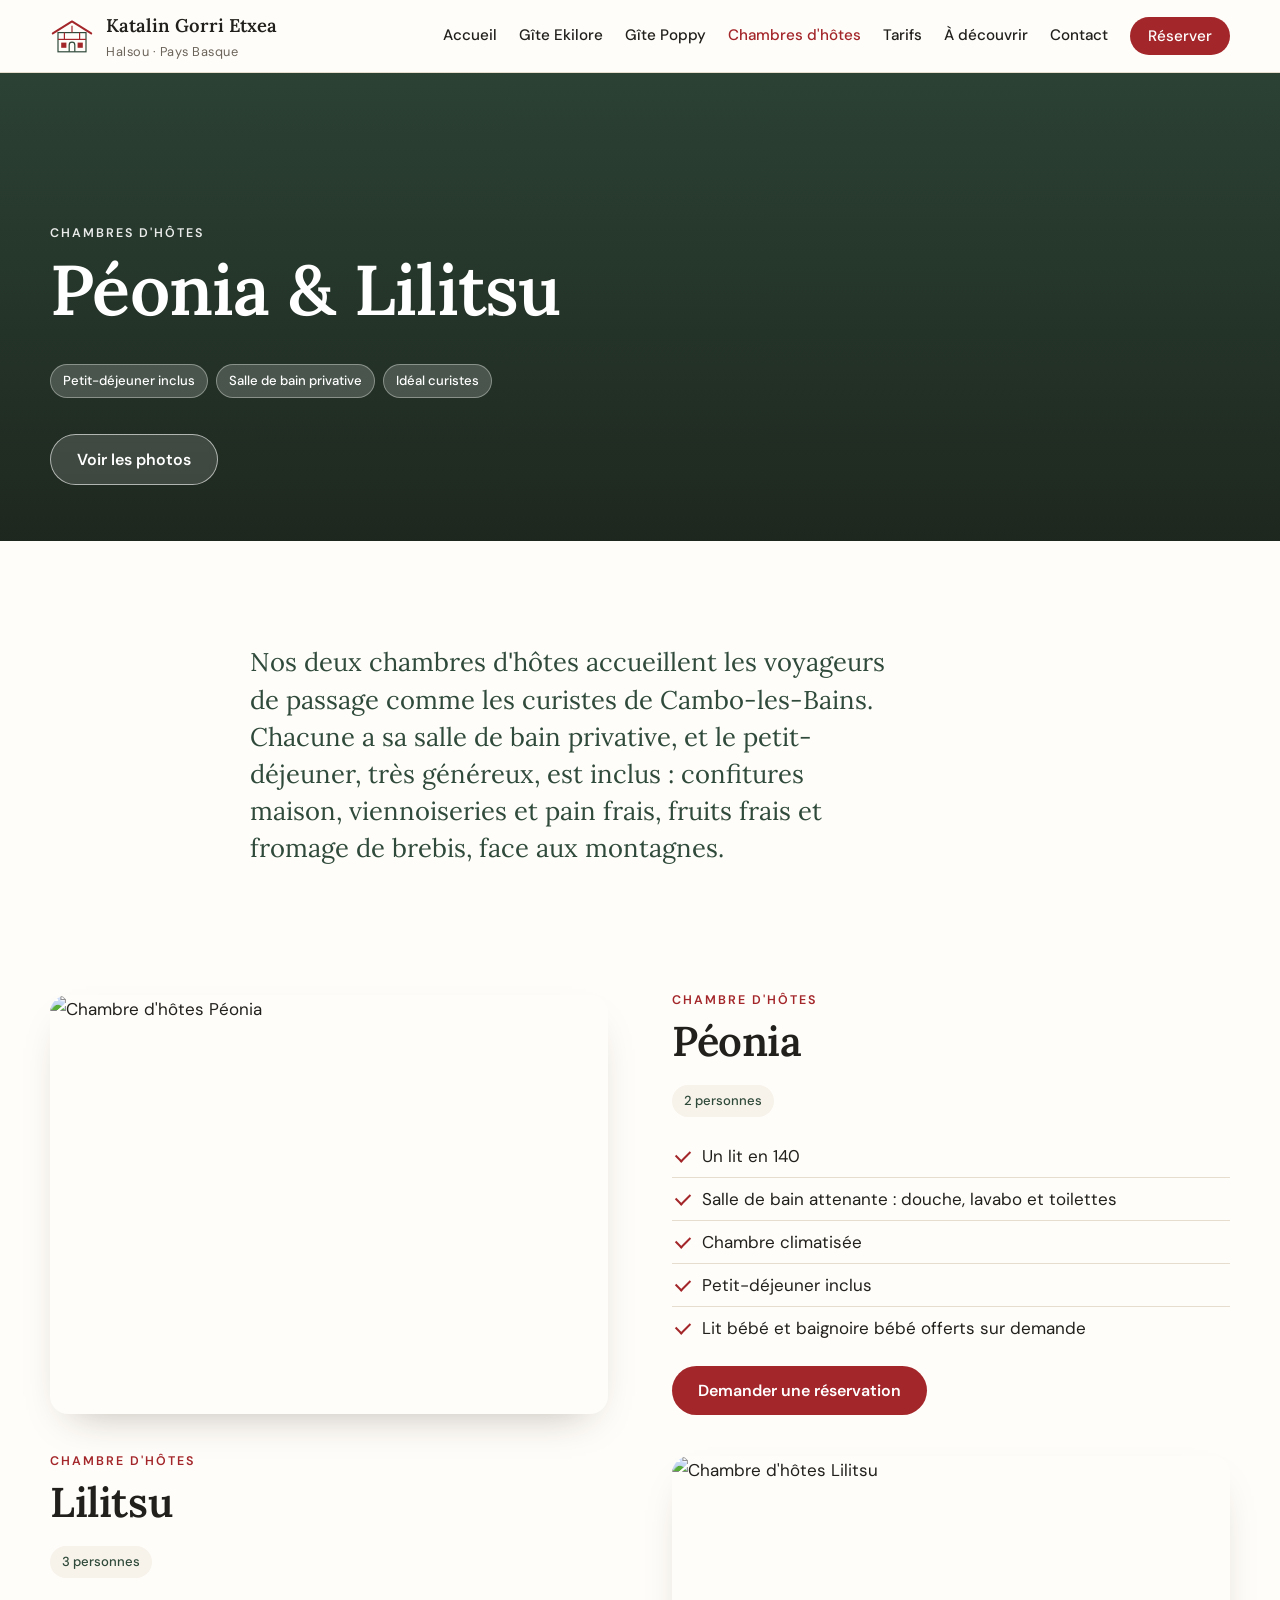
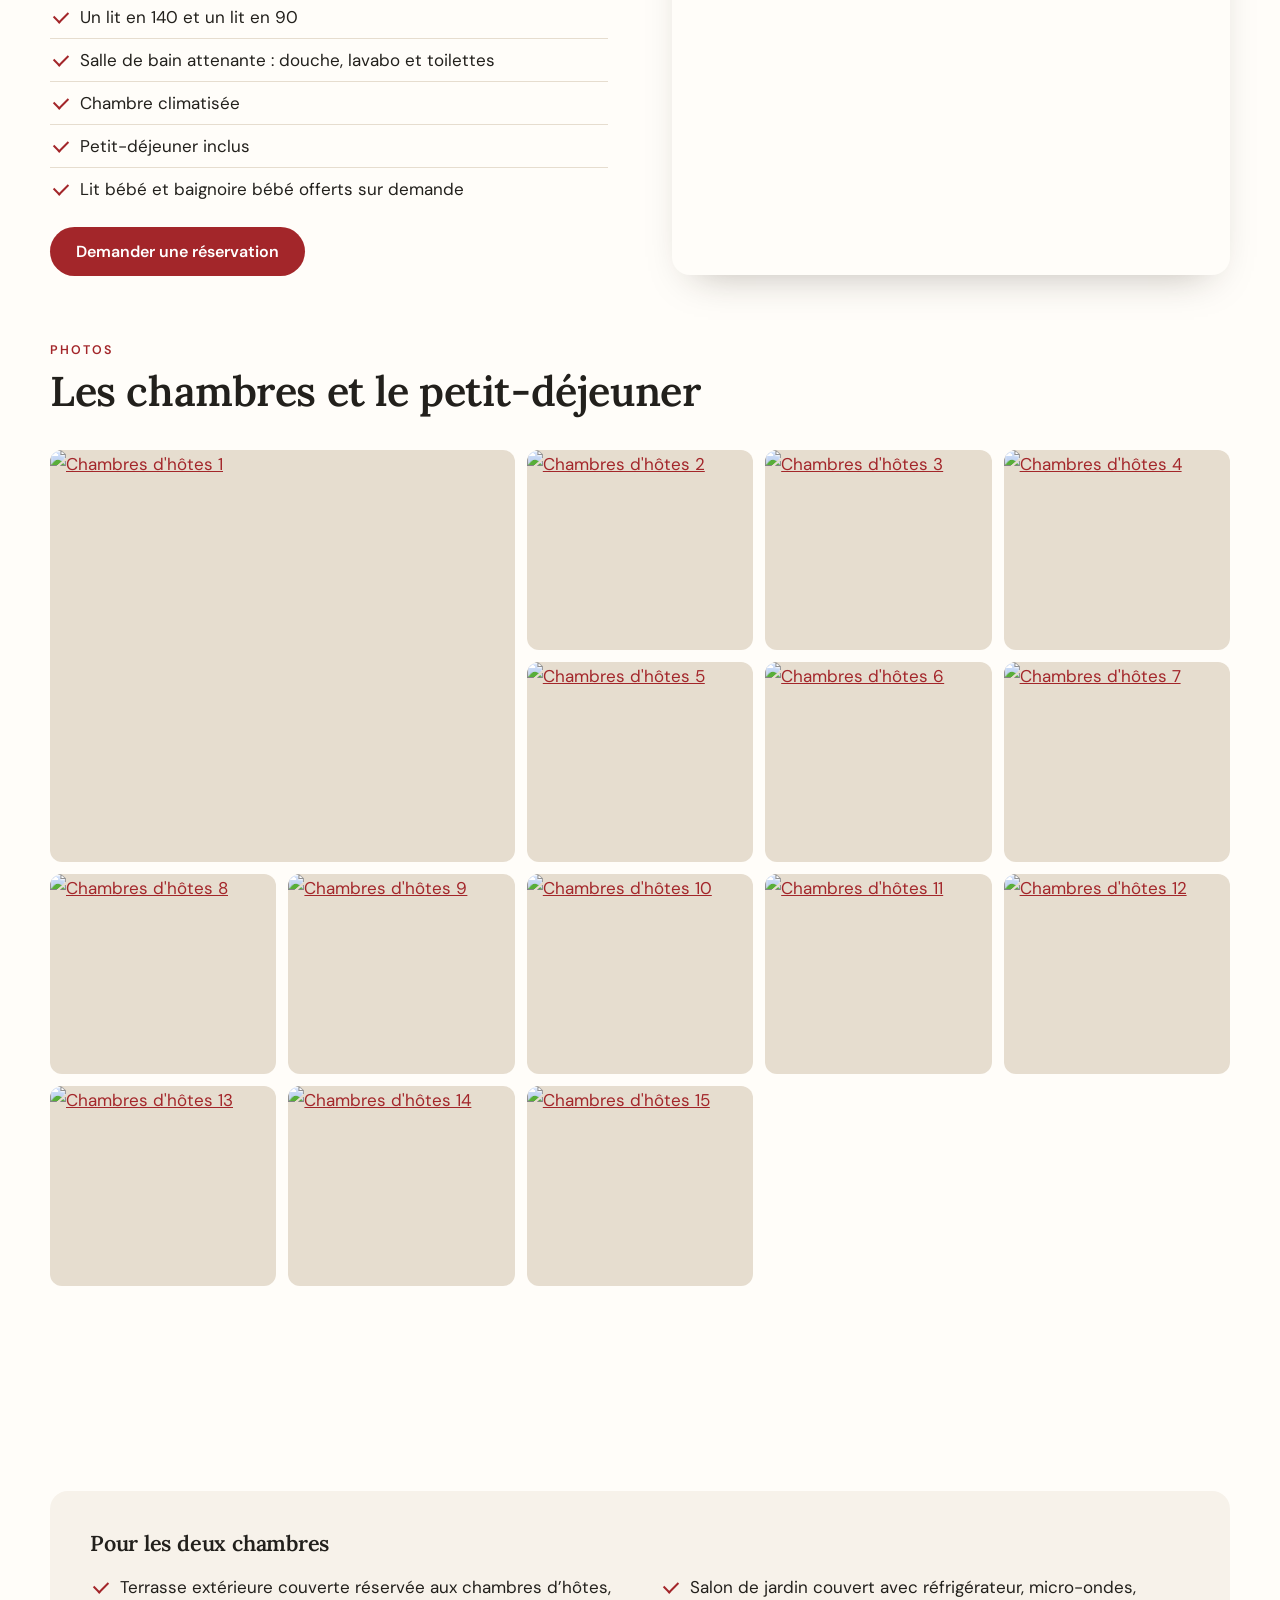
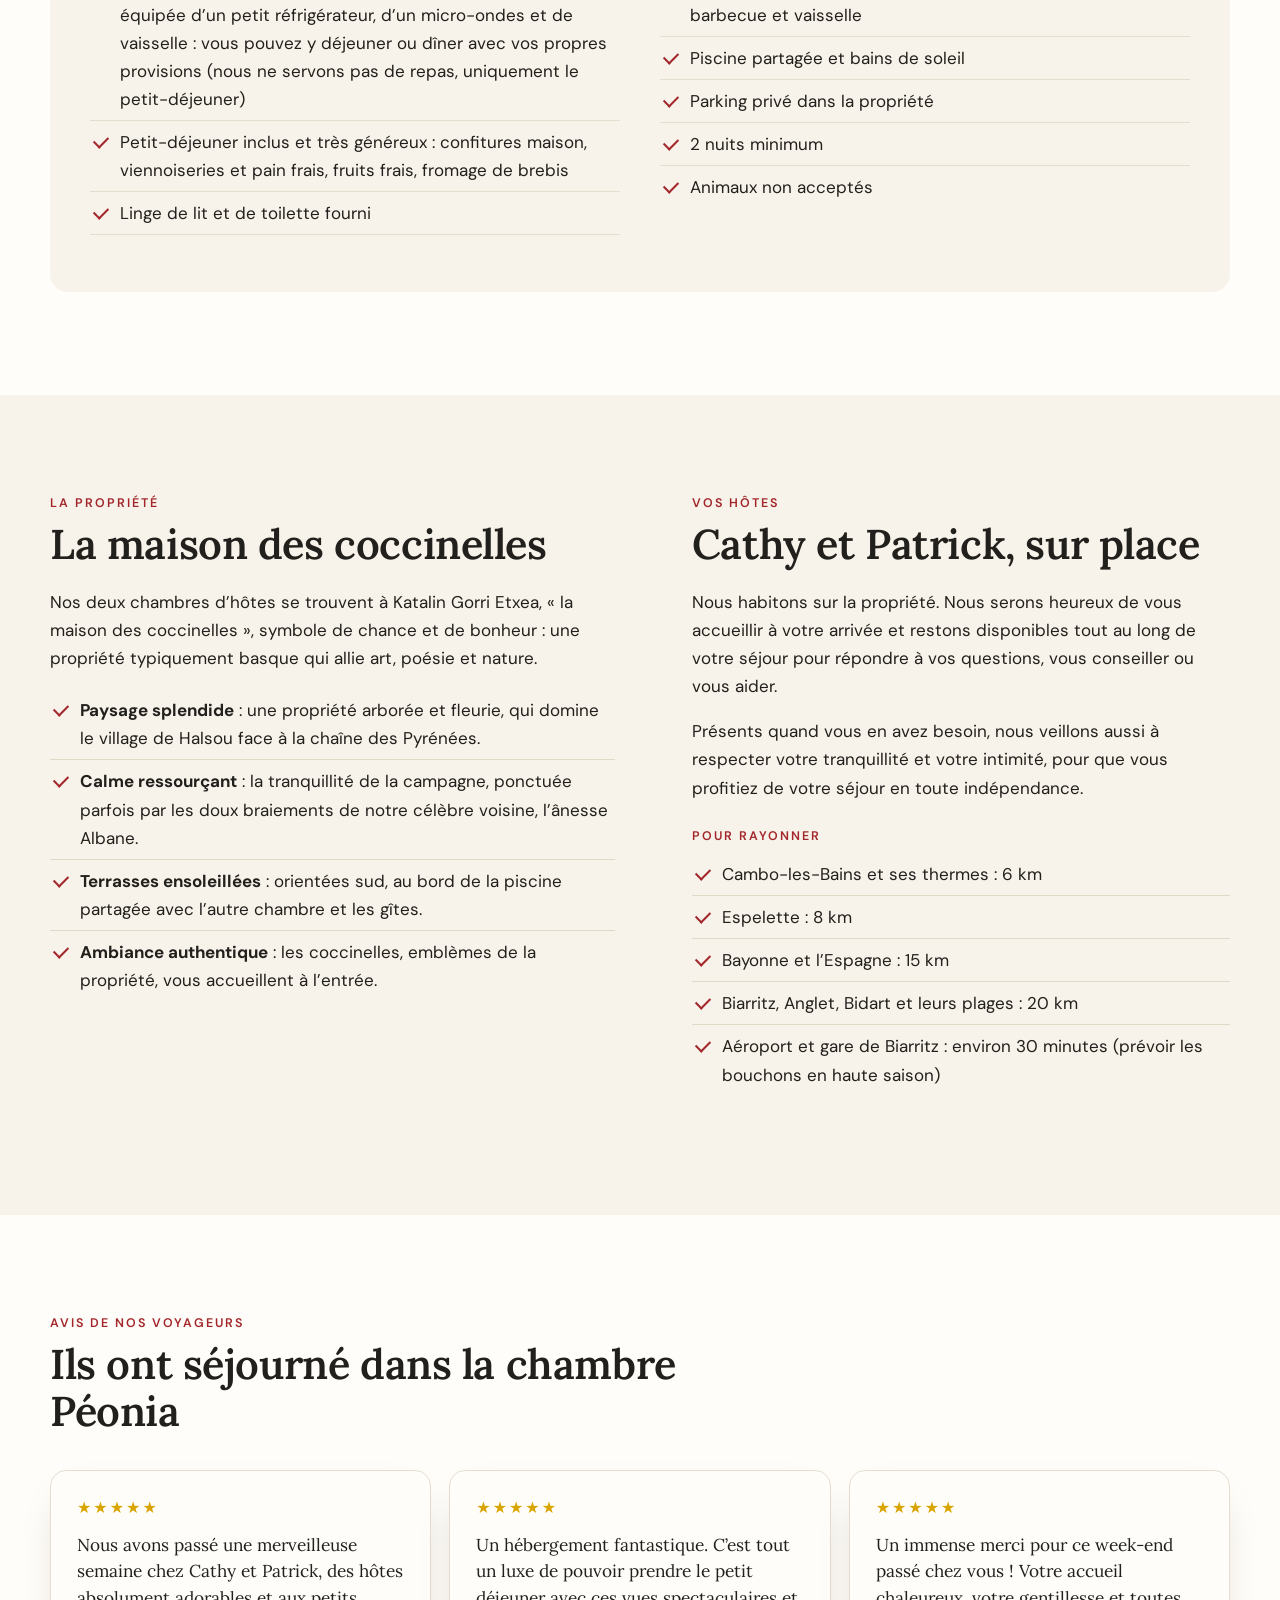
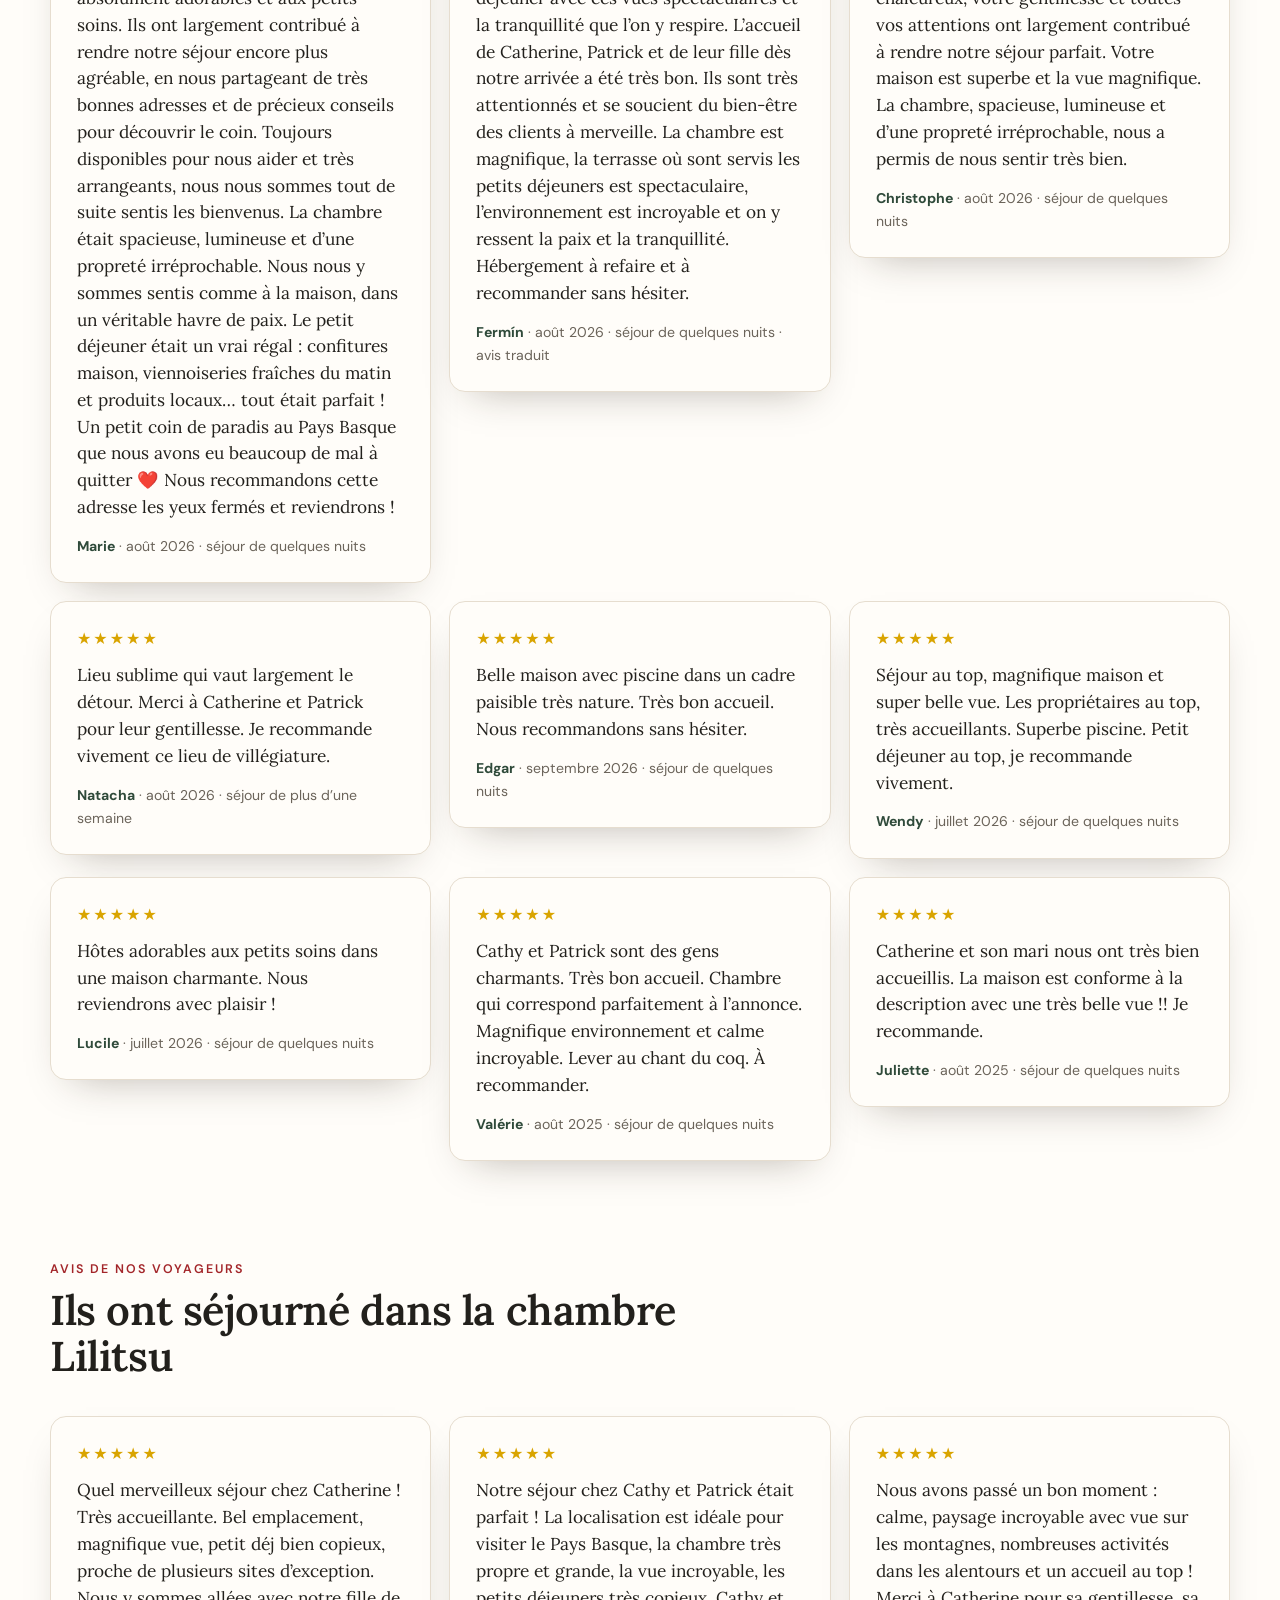
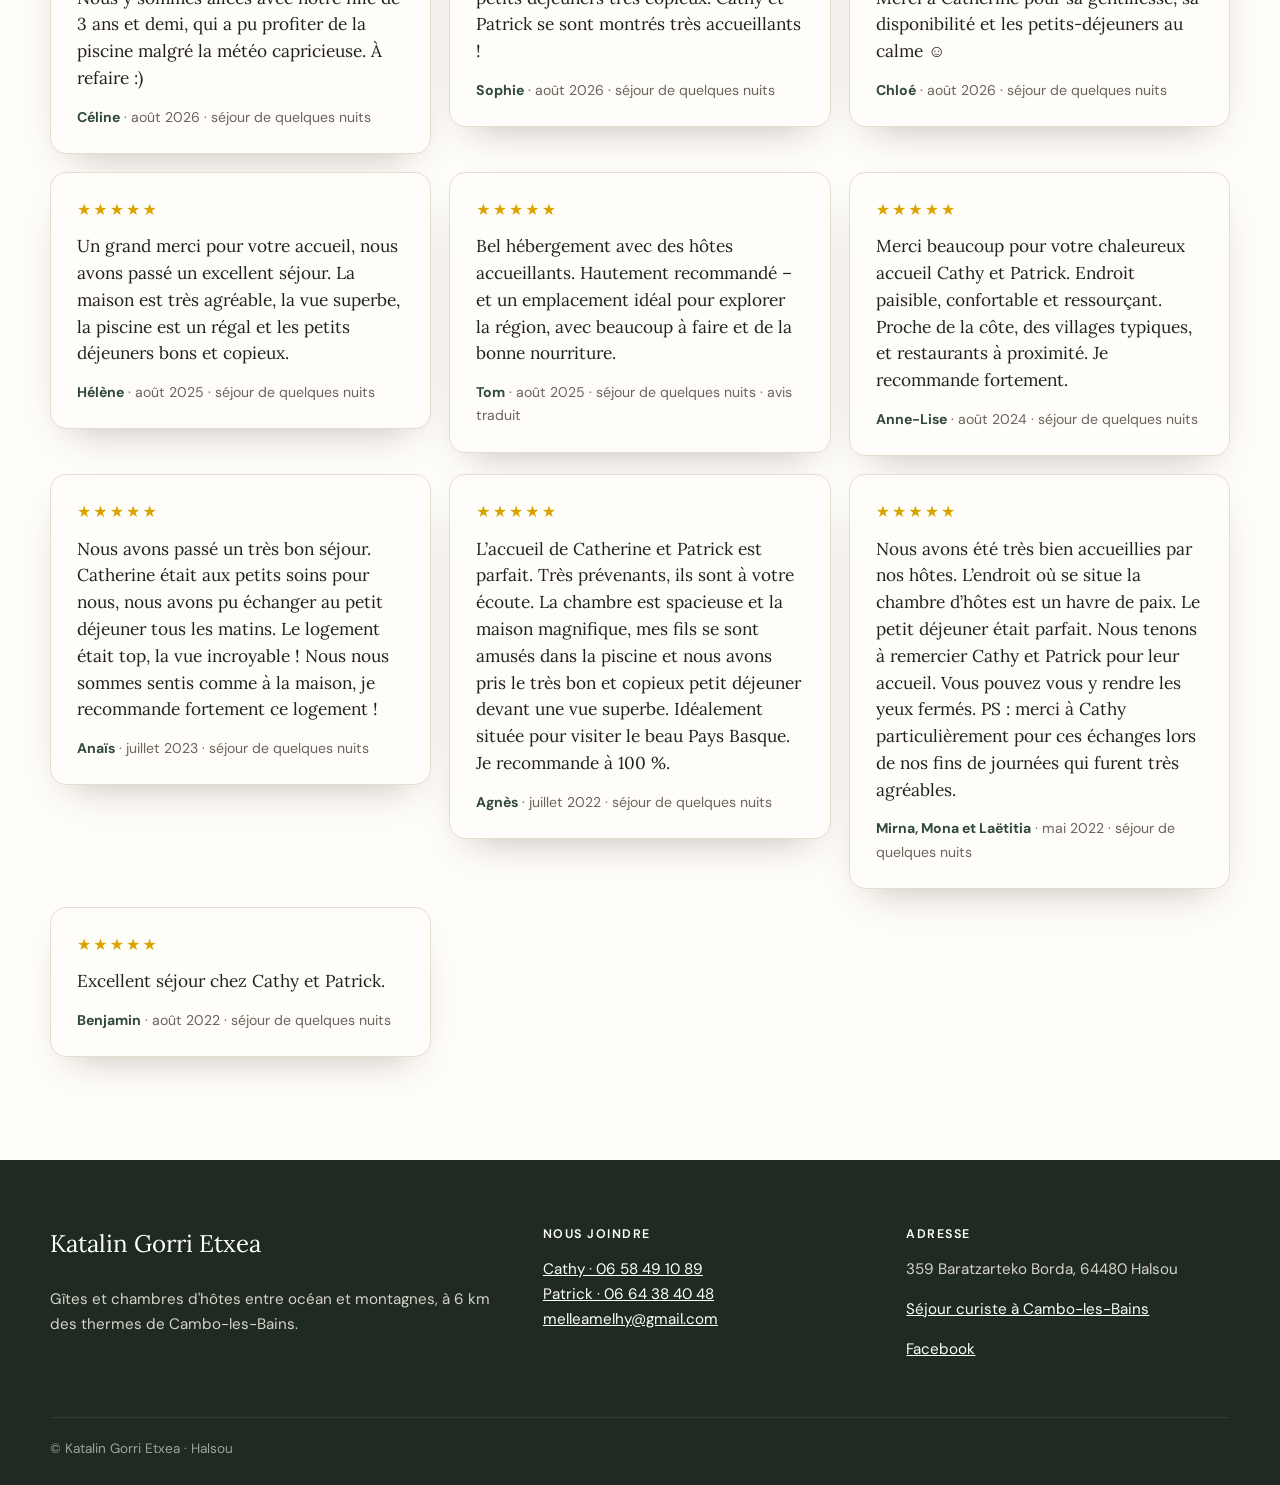
==== chambres-d-hotes.html @ 76c826cd "Précision : pas de repas servis ; retrait des photos de la terrasse couverte sur l'accueil Co-Author" ====
<!doctype html>
<html lang="fr">
<head>
<meta charset="utf-8">
<meta name="viewport" content="width=device-width, initial-scale=1">
<title>Chambres d'hôtes près de Cambo-les-Bains, petit-déjeuner inclus – Halsou</title>
<meta name="description" content="Chambres d'hôtes Péonia (2 pers.) et Lilitsu (3 pers.) à Halsou : salle de bain privative, petit-déjeuner inclus, piscine partagée. À 6 km des thermes de Cambo-les-Bains.">
<meta property="og:title" content="Chambres d'hôtes près de Cambo-les-Bains, petit-déjeuner inclus – Halsou">
<meta property="og:description" content="Chambres d'hôtes Péonia (2 pers.) et Lilitsu (3 pers.) à Halsou : salle de bain privative, petit-déjeuner inclus, piscine partagée. À 6 km des thermes de Cambo-les-Bains.">
<meta property="og:image" content="https://static.wixstatic.com/media/296fe6_9f3aa9b7a44b468bb11a74c111266442.jpg/v1/fill/w_1200,h_630,al_c,q_85,enc_auto/296fe6_9f3aa9b7a44b468bb11a74c111266442.jpg">
<link rel="preconnect" href="https://fonts.googleapis.com">
<link rel="preconnect" href="https://fonts.gstatic.com" crossorigin>
<link href="https://fonts.googleapis.com/css2?family=Lora:wght@400;600&family=DM+Sans:wght@400;500;600&display=swap" rel="stylesheet">
<link rel="stylesheet" href="assets/style.css">
<link rel="icon" href="assets/favicon.svg" type="image/svg+xml">
<link rel="canonical" href="https://katalingorrietxea.com/chambres-d-hotes.html">
<meta property="og:url" content="https://katalingorrietxea.com/chambres-d-hotes.html">
<meta property="og:type" content="website">
<meta property="og:locale" content="fr_FR">
<meta property="og:site_name" content="Katalin Gorri Etxea">
<meta name="robots" content="index, follow">
<meta name="geo.region" content="FR-64">
<meta name="geo.placename" content="Halsou">
<script type="application/ld+json">{"@context":"https://schema.org","@graph":[{"@type":"BedAndBreakfast","name":"Chambres d'hôtes Péonia et Lilitsu – Katalin Gorri Etxea","url":"https://katalingorrietxea.com/chambres-d-hotes.html","description":"Deux chambres d'hôtes avec salle de bain privative, petit-déjeuner inclus et piscine partagée, à 6 km des thermes de Cambo-les-Bains.","address":{"@type":"PostalAddress","streetAddress":"359 Baratzarteko Borda","postalCode":"64480","addressLocality":"Halsou","addressRegion":"Pyrénées-Atlantiques","addressCountry":"FR"},"telephone":"+33658491089","priceRange":"96 € – 120 € par nuit, petit-déjeuner inclus","parentOrganization":{"@id":"https://katalingorrietxea.com/#etablissement"}}]}</script>
<script id="wix-site-script" src="https://manage.wix.com/_api/headless-business-setup/v1/headless-business/site-script.js" data-client-id="5a7dc7fc-a27f-476a-bffc-e3074662a03a" async></script></head>
<body>
<header class="site-header">
  <div class="wrap header-inner">
    <a class="brand" href="index.html"><img class="brand-mark" src="assets/logo-maison.svg" alt="" width="44" height="38"><span><strong>Katalin Gorri Etxea</strong><small>Halsou · Pays Basque</small></span></a>
    <button class="menu-toggle" aria-expanded="false" aria-controls="nav">Menu</button>
    <nav id="nav" class="nav"><a href="index.html">Accueil</a><a href="ekilore.html">Gîte Ekilore</a><a href="poppy.html">Gîte Poppy</a><a href="chambres-d-hotes.html" aria-current=page>Chambres d&#x27;hôtes</a><a href="tarifs.html">Tarifs</a><a href="visiter.html">À découvrir</a><a href="contact.html">Contact</a><a class="btn btn-small" href="contact.html#reserver">Réserver</a></nav>
  </div>
</header>
<main>

<section class="page-hero" style="--hero:url('https://static.wixstatic.com/media/296fe6_d08eeb1cfd4844b686d5902718ff4d9b~mv2.jpg/v1/fill/w_2000,h_1000,al_c,q_88,enc_auto/petit-dejeuner.jpg')">
  <div class="wrap"><p class="eyebrow light">Chambres d'hôtes</p><h1>Péonia & Lilitsu</h1><ul class="chips light"><li>Petit-déjeuner inclus</li><li>Salle de bain privative</li><li>Idéal curistes</li></ul><a class="btn btn-ghost hero-photos" href="#photos">Voir les photos</a></div>
</section>
<section class="section wrap narrow"><p class="lead dark">Nos deux chambres d&#x27;hôtes accueillent les voyageurs de passage comme les curistes de Cambo-les-Bains. Chacune a sa salle de bain privative, et le petit-déjeuner, très généreux, est inclus : confitures maison, viennoiseries et pain frais, fruits frais et fromage de brebis, face aux montagnes.</p></section>
<section class="wrap rooms">
<article class="room">
  <img src="https://static.wixstatic.com/media/296fe6_31fca8ec7de94b82bc424af1eae79cbd~mv2.jpg/v1/fill/w_900,h_680,al_c,q_85,enc_auto/peonia.jpg" alt="Chambre d'hôtes Péonia" loading="lazy">
  <div><p class="eyebrow">Chambre d'hôtes</p><h2>Péonia</h2><ul class="chips"><li>2 personnes</li></ul>
  <ul class="ticks"><li>Un lit en 140</li><li>Salle de bain attenante : douche, lavabo et toilettes</li><li>Chambre climatisée</li><li>Petit-déjeuner inclus</li><li>Lit bébé et baignoire bébé offerts sur demande</li></ul>
  <a class="btn" href="contact.html?logement=Péonia#reserver">Demander une réservation</a></div>
</article>
<article class="room">
  <img src="https://static.wixstatic.com/media/296fe6_d808bafa84c94e05a4ba585ddfa03d93~mv2.jpg/v1/fill/w_900,h_680,al_c,q_85,enc_auto/lilitsu.jpg" alt="Chambre d'hôtes Lilitsu" loading="lazy">
  <div><p class="eyebrow">Chambre d'hôtes</p><h2>Lilitsu</h2><ul class="chips"><li>3 personnes</li></ul>
  <ul class="ticks"><li>Un lit en 140 et un lit en 90</li><li>Salle de bain attenante : douche, lavabo et toilettes</li><li>Chambre climatisée</li><li>Petit-déjeuner inclus</li><li>Lit bébé et baignoire bébé offerts sur demande</li></ul>
  <a class="btn" href="contact.html?logement=Lilitsu#reserver">Demander une réservation</a></div>
</article></section>
<section class="section photos" id="photos"><div class="wrap"><div class="section-head"><p class="eyebrow">Photos</p><h2>Les chambres et le petit-déjeuner</h2></div><div class="gallery" data-alt="Chambres d&#x27;hôtes" data-ids="296fe6_31fca8ec7de94b82bc424af1eae79cbd~mv2.jpg 296fe6_2f2c7a5b75ae4dc39fa2fdfad2d1bcf2~mv2.jpg 296fe6_31991f84b97143aca9d683fa944cac5a~mv2.jpg 296fe6_d808bafa84c94e05a4ba585ddfa03d93~mv2.jpg 296fe6_ab824d1d55e44120838edfc39fc7b46c~mv2.jpg 296fe6_dbc886222216402f80ed0f49a3878461~mv2.jpg 296fe6_d3b67607876947008a32f7807c561abc~mv2.jpg 296fe6_819165eb84ec498797e88c5e442ba29a~mv2.jpg 296fe6_635fcf2f59254a58ab42316f6c4145c0~mv2.png 296fe6_2d7ceae2161944f48181bd4d35db1735~mv2.png 296fe6_ab5330d2def54c0c9962b72040e90fbb~mv2.jpg 296fe6_d08eeb1cfd4844b686d5902718ff4d9b~mv2.jpg 296fe6_5f0c5e88ebf94fd3852116223c93fb46~mv2.jpg 9f3aa9b7a44b468bb11a74c111266442.jpg fe51626fd1994de0acdd5ce600449810.jpg"></div></div></section>
<section class="section wrap"><div class="panel"><h3>Pour les deux chambres</h3><ul class="ticks cols"><li>Terrasse extérieure couverte réservée aux chambres d’hôtes, équipée d’un petit réfrigérateur, d’un micro-ondes et de vaisselle : vous pouvez y déjeuner ou dîner avec vos propres provisions (nous ne servons pas de repas, uniquement le petit-déjeuner)</li><li>Petit-déjeuner inclus et très généreux : confitures maison, viennoiseries et pain frais, fruits frais, fromage de brebis</li><li>Linge de lit et de toilette fourni</li><li>Salon de jardin couvert avec réfrigérateur, micro-ondes, barbecue et vaisselle</li><li>Piscine partagée et bains de soleil</li><li>Parking privé dans la propriété</li><li>2 nuits minimum</li><li>Animaux non acceptés</li></ul></div></section>

<section class="section tint">
  <div class="wrap split top">
    <div>
      <p class="eyebrow">La propriété</p>
      <h2>La maison des coccinelles</h2>
      <p>Nos deux chambres d’hôtes se trouvent à Katalin Gorri Etxea, « la maison des coccinelles », symbole de chance et de bonheur : une propriété typiquement basque qui allie art, poésie et nature.</p>
      <ul class="ticks">
        <li><strong>Paysage splendide</strong> : une propriété arborée et fleurie, qui domine le village de Halsou face à la chaîne des Pyrénées.</li>
        <li><strong>Calme ressourçant</strong> : la tranquillité de la campagne, ponctuée parfois par les doux braiements de notre célèbre voisine, l’ânesse Albane.</li>
        <li><strong>Terrasses ensoleillées</strong> : orientées sud, au bord de la piscine partagée avec l’autre chambre et les gîtes.</li>
        <li><strong>Ambiance authentique</strong> : les coccinelles, emblèmes de la propriété, vous accueillent à l’entrée.</li>
      </ul>
    </div>
    <div>
      <p class="eyebrow">Vos hôtes</p>
      <h2>Cathy et Patrick, sur place</h2>
      <p>Nous habitons sur la propriété. Nous serons heureux de vous accueillir à votre arrivée et restons disponibles tout au long de votre séjour pour répondre à vos questions, vous conseiller ou vous aider.</p>
      <p>Présents quand vous en avez besoin, nous veillons aussi à respecter votre tranquillité et votre intimité, pour que vous profitiez de votre séjour en toute indépendance.</p>
      <p class="eyebrow" style="margin-top:28px">Pour rayonner</p>
      <ul class="ticks"><li>Cambo-les-Bains et ses thermes : 6 km</li><li>Espelette : 8 km</li><li>Bayonne et l’Espagne : 15 km</li><li>Biarritz, Anglet, Bidart et leurs plages : 20 km</li><li>Aéroport et gare de Biarritz : environ 30 minutes (prévoir les bouchons en haute saison)</li></ul>
    </div>
  </div>
</section>
<section class="section wrap" id="avis">
  <div class="section-head"><p class="eyebrow">Avis de nos voyageurs</p><h2>Ils ont séjourné dans la chambre Péonia</h2></div>
  <div class="reviews">
    <figure class="review"><div class="stars" aria-label="5 étoiles sur 5">★★★★★</div><blockquote>Nous avons passé une merveilleuse semaine chez Cathy et Patrick, des hôtes absolument adorables et aux petits soins. Ils ont largement contribué à rendre notre séjour encore plus agréable, en nous partageant de très bonnes adresses et de précieux conseils pour découvrir le coin. Toujours disponibles pour nous aider et très arrangeants, nous nous sommes tout de suite sentis les bienvenus. La chambre était spacieuse, lumineuse et d’une propreté irréprochable. Nous nous y sommes sentis comme à la maison, dans un véritable havre de paix. Le petit déjeuner était un vrai régal : confitures maison, viennoiseries fraîches du matin et produits locaux… tout était parfait ! Un petit coin de paradis au Pays Basque que nous avons eu beaucoup de mal à quitter ❤️ Nous recommandons cette adresse les yeux fermés et reviendrons !</blockquote><figcaption><strong>Marie</strong> · août 2026 · séjour de quelques nuits</figcaption></figure>
    <figure class="review"><div class="stars" aria-label="5 étoiles sur 5">★★★★★</div><blockquote>Un hébergement fantastique. C’est tout un luxe de pouvoir prendre le petit déjeuner avec ces vues spectaculaires et la tranquillité que l’on y respire. L’accueil de Catherine, Patrick et de leur fille dès notre arrivée a été très bon. Ils sont très attentionnés et se soucient du bien-être des clients à merveille. La chambre est magnifique, la terrasse où sont servis les petits déjeuners est spectaculaire, l’environnement est incroyable et on y ressent la paix et la tranquillité. Hébergement à refaire et à recommander sans hésiter.</blockquote><figcaption><strong>Fermín</strong> · août 2026 · séjour de quelques nuits · avis traduit</figcaption></figure>
    <figure class="review"><div class="stars" aria-label="5 étoiles sur 5">★★★★★</div><blockquote>Un immense merci pour ce week-end passé chez vous ! Votre accueil chaleureux, votre gentillesse et toutes vos attentions ont largement contribué à rendre notre séjour parfait. Votre maison est superbe et la vue magnifique. La chambre, spacieuse, lumineuse et d’une propreté irréprochable, nous a permis de nous sentir très bien.</blockquote><figcaption><strong>Christophe</strong> · août 2026 · séjour de quelques nuits</figcaption></figure>
    <figure class="review"><div class="stars" aria-label="5 étoiles sur 5">★★★★★</div><blockquote>Lieu sublime qui vaut largement le détour. Merci à Catherine et Patrick pour leur gentillesse. Je recommande vivement ce lieu de villégiature.</blockquote><figcaption><strong>Natacha</strong> · août 2026 · séjour de plus d’une semaine</figcaption></figure>
    <figure class="review"><div class="stars" aria-label="5 étoiles sur 5">★★★★★</div><blockquote>Belle maison avec piscine dans un cadre paisible très nature. Très bon accueil. Nous recommandons sans hésiter.</blockquote><figcaption><strong>Edgar</strong> · septembre 2026 · séjour de quelques nuits</figcaption></figure>
    <figure class="review"><div class="stars" aria-label="5 étoiles sur 5">★★★★★</div><blockquote>Séjour au top, magnifique maison et super belle vue. Les propriétaires au top, très accueillants. Superbe piscine. Petit déjeuner au top, je recommande vivement.</blockquote><figcaption><strong>Wendy</strong> · juillet 2026 · séjour de quelques nuits</figcaption></figure>
    <figure class="review"><div class="stars" aria-label="5 étoiles sur 5">★★★★★</div><blockquote>Hôtes adorables aux petits soins dans une maison charmante. Nous reviendrons avec plaisir !</blockquote><figcaption><strong>Lucile</strong> · juillet 2026 · séjour de quelques nuits</figcaption></figure>
    <figure class="review"><div class="stars" aria-label="5 étoiles sur 5">★★★★★</div><blockquote>Cathy et Patrick sont des gens charmants. Très bon accueil. Chambre qui correspond parfaitement à l’annonce. Magnifique environnement et calme incroyable. Lever au chant du coq. À recommander.</blockquote><figcaption><strong>Valérie</strong> · août 2025 · séjour de quelques nuits</figcaption></figure>
    <figure class="review"><div class="stars" aria-label="5 étoiles sur 5">★★★★★</div><blockquote>Catherine et son mari nous ont très bien accueillis. La maison est conforme à la description avec une très belle vue !! Je recommande.</blockquote><figcaption><strong>Juliette</strong> · août 2025 · séjour de quelques nuits</figcaption></figure>
  </div>
</section>
<section class="section wrap" id="avis-lilitsu" style="padding-top:0">
  <div class="section-head"><p class="eyebrow">Avis de nos voyageurs</p><h2>Ils ont séjourné dans la chambre Lilitsu</h2></div>
  <div class="reviews">
    <figure class="review"><div class="stars" aria-label="5 étoiles sur 5">★★★★★</div><blockquote>Quel merveilleux séjour chez Catherine ! Très accueillante. Bel emplacement, magnifique vue, petit déj bien copieux, proche de plusieurs sites d’exception. Nous y sommes allées avec notre fille de 3 ans et demi, qui a pu profiter de la piscine malgré la météo capricieuse. À refaire :)</blockquote><figcaption><strong>Céline</strong> · août 2026 · séjour de quelques nuits</figcaption></figure>
    <figure class="review"><div class="stars" aria-label="5 étoiles sur 5">★★★★★</div><blockquote>Notre séjour chez Cathy et Patrick était parfait ! La localisation est idéale pour visiter le Pays Basque, la chambre très propre et grande, la vue incroyable, les petits déjeuners très copieux. Cathy et Patrick se sont montrés très accueillants !</blockquote><figcaption><strong>Sophie</strong> · août 2026 · séjour de quelques nuits</figcaption></figure>
    <figure class="review"><div class="stars" aria-label="5 étoiles sur 5">★★★★★</div><blockquote>Nous avons passé un bon moment : calme, paysage incroyable avec vue sur les montagnes, nombreuses activités dans les alentours et un accueil au top ! Merci à Catherine pour sa gentillesse, sa disponibilité et les petits-déjeuners au calme ☺️</blockquote><figcaption><strong>Chloé</strong> · août 2026 · séjour de quelques nuits</figcaption></figure>
    <figure class="review"><div class="stars" aria-label="5 étoiles sur 5">★★★★★</div><blockquote>Un grand merci pour votre accueil, nous avons passé un excellent séjour. La maison est très agréable, la vue superbe, la piscine est un régal et les petits déjeuners bons et copieux.</blockquote><figcaption><strong>Hélène</strong> · août 2025 · séjour de quelques nuits</figcaption></figure>
    <figure class="review"><div class="stars" aria-label="5 étoiles sur 5">★★★★★</div><blockquote>Bel hébergement avec des hôtes accueillants. Hautement recommandé – et un emplacement idéal pour explorer la région, avec beaucoup à faire et de la bonne nourriture.</blockquote><figcaption><strong>Tom</strong> · août 2025 · séjour de quelques nuits · avis traduit</figcaption></figure>
    <figure class="review"><div class="stars" aria-label="5 étoiles sur 5">★★★★★</div><blockquote>Merci beaucoup pour votre chaleureux accueil Cathy et Patrick. Endroit paisible, confortable et ressourçant. Proche de la côte, des villages typiques, et restaurants à proximité. Je recommande fortement.</blockquote><figcaption><strong>Anne-Lise</strong> · août 2024 · séjour de quelques nuits</figcaption></figure>
    <figure class="review"><div class="stars" aria-label="5 étoiles sur 5">★★★★★</div><blockquote>Nous avons passé un très bon séjour. Catherine était aux petits soins pour nous, nous avons pu échanger au petit déjeuner tous les matins. Le logement était top, la vue incroyable ! Nous nous sommes sentis comme à la maison, je recommande fortement ce logement !</blockquote><figcaption><strong>Anaïs</strong> · juillet 2023 · séjour de quelques nuits</figcaption></figure>
    <figure class="review"><div class="stars" aria-label="5 étoiles sur 5">★★★★★</div><blockquote>L’accueil de Catherine et Patrick est parfait. Très prévenants, ils sont à votre écoute. La chambre est spacieuse et la maison magnifique, mes fils se sont amusés dans la piscine et nous avons pris le très bon et copieux petit déjeuner devant une vue superbe. Idéalement située pour visiter le beau Pays Basque. Je recommande à 100 %.</blockquote><figcaption><strong>Agnès</strong> · juillet 2022 · séjour de quelques nuits</figcaption></figure>
    <figure class="review"><div class="stars" aria-label="5 étoiles sur 5">★★★★★</div><blockquote>Nous avons été très bien accueillies par nos hôtes. L’endroit où se situe la chambre d’hôtes est un havre de paix. Le petit déjeuner était parfait. Nous tenons à remercier Cathy et Patrick pour leur accueil. Vous pouvez vous y rendre les yeux fermés. PS : merci à Cathy particulièrement pour ces échanges lors de nos fins de journées qui furent très agréables.</blockquote><figcaption><strong>Mirna, Mona et Laëtitia</strong> · mai 2022 · séjour de quelques nuits</figcaption></figure>
    <figure class="review"><div class="stars" aria-label="5 étoiles sur 5">★★★★★</div><blockquote>Excellent séjour chez Cathy et Patrick.</blockquote><figcaption><strong>Benjamin</strong> · août 2022 · séjour de quelques nuits</figcaption></figure>
  </div>
</section>

</main>
<footer class="site-footer">
  <div class="wrap footer-grid">
    <div>
      <p class="footer-brand">Katalin Gorri Etxea</p>
      <p>Gîtes et chambres d'hôtes entre océan et montagnes, à 6 km des thermes de Cambo-les-Bains.</p>
    </div>
    <div>
      <p class="footer-title">Nous joindre</p>
      <ul class="plain"><li><a href="tel:+33658491089">Cathy · 06 58 49 10 89</a></li><li><a href="tel:+33664384048">Patrick · 06 64 38 40 48</a></li><li><a href="mailto:melleamelhy@gmail.com">melleamelhy@gmail.com</a></li></ul>
    </div>
    <div>
      <p class="footer-title">Adresse</p>
      <p>359 Baratzarteko Borda, 64480 Halsou</p>
      <p><a href="curistes.html">Séjour curiste à Cambo-les-Bains</a></p>
      <p><a href="https://www.facebook.com/giteaupaysbasque/" rel="noopener" target="_blank">Facebook</a></p>
    </div>
  </div>
  <div class="wrap footer-bottom">© Katalin Gorri Etxea · Halsou</div>
</footer>
<div class="lightbox" hidden><button class="lb-close" aria-label="Fermer">×</button><button class="lb-prev" aria-label="Photo précédente">‹</button><img alt=""><button class="lb-next" aria-label="Photo suivante">›</button><p class="lb-count"></p></div>
<script src="assets/site.js?v=3"></script>
</body>
</html>
---- assets/style.css ----
:root{
  --cream:#f7f2ea; --paper:#fffdf9; --ink:#22201c; --muted:#6b645a;
  --red:#a3262a; --red-dark:#7f1b1f; --green:#2f4a3a; --line:#e6ddcf;
  --radius:18px; --shadow:0 18px 40px -22px rgba(40,30,20,.35);
  --serif:"Lora",Georgia,serif; --sans:"DM Sans",system-ui,sans-serif;
}
*{box-sizing:border-box}
html{scroll-behavior:smooth}
body{margin:0;background:var(--paper);color:var(--ink);font:17px/1.65 var(--sans);-webkit-font-smoothing:antialiased}
img{max-width:100%;display:block}
a{color:var(--red)}
h1,h2,h3{font-family:var(--serif);font-weight:600;line-height:1.12;letter-spacing:-.01em;margin:0 0 .5em}
h1{font-size:clamp(2.4rem,6vw,4.4rem)}
h2{font-size:clamp(1.8rem,3.6vw,2.6rem)}
h3{font-size:1.35rem}
p{margin:0 0 1em}
.wrap{width:min(1180px,100% - 32px);margin-inline:auto}
.narrow{max-width:780px}
.section{padding:clamp(56px,8vw,104px) 0}
.section.wrap{padding-inline:0}
.tint{background:var(--cream)}
.eyebrow{font:600 .78rem/1 var(--sans);text-transform:uppercase;letter-spacing:.16em;color:var(--red);margin-bottom:.9em}
.eyebrow.light{color:#fff;opacity:.9}
.lead{font-size:1.2rem;max-width:640px}
.lead.dark{font-family:var(--serif);font-size:clamp(1.25rem,2.4vw,1.6rem);line-height:1.45;color:var(--green)}
.muted{color:var(--muted)}

/* header */
.site-header{position:sticky;top:0;z-index:50;background:rgba(255,253,249,.92);backdrop-filter:blur(10px);border-bottom:1px solid var(--line)}
.header-inner{display:flex;align-items:center;justify-content:space-between;gap:16px;min-height:72px}
.brand{display:flex;align-items:center;gap:12px;text-decoration:none;color:var(--ink)}
.brand strong{display:block;font-family:var(--serif);font-size:1.15rem;font-weight:600}
.brand small{display:block;color:var(--muted);font-size:.8rem;letter-spacing:.04em}
.brand-mark{width:44px;height:38px;flex:none;display:block}
.nav{display:flex;align-items:center;gap:22px}
.nav a{color:var(--ink);text-decoration:none;font-weight:500;font-size:.95rem}
.nav a[aria-current]{color:var(--red)}
.nav a:hover{color:var(--red)}
.menu-toggle{display:none;border:1px solid var(--line);background:var(--paper);border-radius:999px;padding:8px 16px;font:500 .95rem var(--sans);color:var(--ink)}
@media (max-width:980px){
  .menu-toggle{display:block}
  .nav{position:absolute;left:0;right:0;top:100%;flex-direction:column;align-items:stretch;gap:0;background:var(--paper);border-bottom:1px solid var(--line);padding:8px 16px 18px;display:none}
  .nav.open{display:flex}
  .nav a{padding:12px 4px;border-bottom:1px solid var(--line)}
  .nav .btn{margin-top:12px;text-align:center;border:0}
}

/* buttons */
.btn{display:inline-block;background:var(--red);color:#fff;text-decoration:none;font-weight:600;padding:14px 26px;border-radius:999px;border:0;cursor:pointer;font:600 1rem var(--sans);transition:background .2s,transform .2s}
.btn:hover{background:var(--red-dark);transform:translateY(-1px)}
.btn-small{padding:9px 18px;font-size:.9rem;color:#fff!important}
.btn-ghost{background:rgba(255,255,255,.14);border:1px solid rgba(255,255,255,.6);backdrop-filter:blur(4px)}
.btn-ghost:hover{background:rgba(255,255,255,.26)}
.btn-outline{background:transparent;color:var(--red);border:1.5px solid var(--red)}
.btn-outline:hover{background:var(--red);color:#fff}
.hero-actions{display:flex;flex-wrap:wrap;gap:12px;margin-top:28px}
.link-arrow{font-weight:600;color:var(--red)}
.link-arrow::after{content:" →"}

/* hero */
.hero,.page-hero{position:relative;color:#fff;background:var(--green) var(--hero) center/cover no-repeat}
.hero::before,.page-hero::before{content:"";position:absolute;inset:0;background:linear-gradient(180deg,rgba(20,18,14,.15),rgba(20,18,14,.62))}
.hero-inner,.page-hero .wrap{position:relative}
.hero{min-height:min(88vh,820px);display:flex;align-items:flex-end}
.hero-inner{padding:120px 0 84px}
.hero h1{max-width:820px}
.page-hero{min-height:52vh;display:flex;align-items:flex-end;padding:120px 0 56px}
.page-hero.short{min-height:38vh}

/* facts */
.facts{display:grid;grid-template-columns:repeat(4,1fr);gap:1px;background:var(--line);border:1px solid var(--line);border-radius:var(--radius);overflow:hidden;margin-top:-48px;position:relative;box-shadow:var(--shadow)}
.facts div{background:var(--paper);padding:26px 22px}
.facts strong{display:block;font-family:var(--serif);font-size:2rem;color:var(--green);line-height:1.1}
.facts span{color:var(--muted);font-size:.93rem}
@media (max-width:760px){.facts{grid-template-columns:1fr 1fr;margin-top:-32px}}

/* split */
.split{display:grid;grid-template-columns:1.05fr 1fr;gap:clamp(32px,6vw,80px);align-items:center}
.split.top{align-items:start}
.split.reverse>:first-child{order:0}
@media (max-width:860px){.split{grid-template-columns:1fr}}
.framed{margin:0;border-radius:var(--radius);overflow:hidden;box-shadow:var(--shadow)}
.framed img{width:100%;aspect-ratio:4/3;object-fit:cover}

/* cards */
.section-head{margin-bottom:36px;max-width:680px}
.cards{display:grid;grid-template-columns:repeat(3,1fr);gap:24px}
@media (max-width:960px){.cards{grid-template-columns:1fr}}
.card{display:flex;flex-direction:column;background:var(--paper);border-radius:var(--radius);overflow:hidden;text-decoration:none;color:var(--ink);box-shadow:var(--shadow);transition:transform .25s}
.card:hover{transform:translateY(-4px)}
.card-img{overflow:hidden}
.card-img img{width:100%;aspect-ratio:4/3;object-fit:cover;transition:transform .6s}
.card:hover .card-img img{transform:scale(1.04)}
.card-body{padding:24px 24px 28px;display:flex;flex-direction:column;flex:1}
.card-body .link-arrow{margin-top:auto}
.chips{list-style:none;padding:0;margin:0 0 18px;display:flex;flex-wrap:wrap;gap:8px}
.chips li{font-size:.82rem;font-weight:500;padding:5px 12px;border-radius:999px;background:var(--cream);color:var(--green)}
.chips.light li{background:rgba(255,255,255,.18);color:#fff;border:1px solid rgba(255,255,255,.35)}

/* lists */
.ticks{list-style:none;padding:0;margin:0 0 1em}
.ticks li{position:relative;padding:7px 0 7px 30px;border-bottom:1px solid var(--line)}
.ticks li:last-child{border-bottom:0}
.ticks li::before{content:"";position:absolute;left:4px;top:15px;width:12px;height:7px;border-left:2px solid var(--red);border-bottom:2px solid var(--red);transform:rotate(-45deg)}
.ticks.cols{columns:2;column-gap:40px}
.ticks.small li{font-size:.92rem;color:var(--muted);border:0;padding-top:3px;padding-bottom:3px}
@media (max-width:640px){.ticks.cols{columns:1}}
.plain{list-style:none;padding:0;margin:0}
.panel{background:var(--cream);border-radius:var(--radius);padding:clamp(24px,4vw,40px)}
.panel.center{text-align:center;max-width:680px;margin-inline:auto}

/* gallery */
.gallery{display:grid;grid-template-columns:repeat(auto-fill,minmax(200px,1fr));grid-auto-rows:170px;gap:12px}
.g-item{display:block;border-radius:12px;overflow:hidden;background:var(--line)}
.g-item img{width:100%;height:100%;object-fit:cover;transition:transform .5s,opacity .3s}
.g-item:hover img{transform:scale(1.05)}
@media (min-width:900px){.gallery{grid-auto-rows:200px}.gallery .g-item:first-child{grid-column:span 2;grid-row:span 2}}
@media (max-width:520px){.gallery{grid-template-columns:1fr 1fr;grid-auto-rows:130px;gap:8px}}
.lightbox{position:fixed;inset:0;z-index:100;background:rgba(15,13,10,.94);display:flex;align-items:center;justify-content:center}
.lightbox[hidden]{display:none}
.lightbox img{max-width:min(92vw,1600px);max-height:86vh;border-radius:8px}
.lightbox button{position:absolute;background:rgba(255,255,255,.1);color:#fff;border:0;width:52px;height:52px;border-radius:50%;font-size:2rem;line-height:1;cursor:pointer}
.lightbox button:hover{background:rgba(255,255,255,.22)}
.lb-close{top:18px;right:18px}.lb-prev{left:18px}.lb-next{right:18px}
.lb-count{position:absolute;bottom:14px;left:0;right:0;text-align:center;color:#ddd;font-size:.9rem;margin:0}

/* rooms */
.rooms{display:grid;gap:40px;padding-bottom:20px}
.room{display:grid;grid-template-columns:1fr 1fr;gap:clamp(24px,5vw,64px);align-items:center}
.room img{border-radius:var(--radius);aspect-ratio:4/3;object-fit:cover;width:100%;box-shadow:var(--shadow)}
.room:nth-child(even) img{order:2}
@media (max-width:860px){.room{grid-template-columns:1fr}.room:nth-child(even) img{order:0}}

/* tarifs */
.table-wrap{overflow-x:auto;border-radius:var(--radius);border:1px solid var(--line)}
.prices{width:100%;border-collapse:collapse;min-width:560px;background:var(--paper)}
.prices th,.prices td{padding:16px 18px;text-align:left;border-bottom:1px solid var(--line)}
.prices thead th{background:var(--green);color:#fff;font-weight:600;font-size:.9rem}
.prices tbody th{font-family:var(--serif);font-size:1.1rem}
.prices tbody tr:last-child>*{border-bottom:0}
.conds{display:grid;grid-template-columns:repeat(auto-fill,minmax(260px,1fr));gap:18px}
.cond{background:var(--paper);border-radius:14px;padding:22px 24px}
.cond h3{font-size:1.1rem;color:var(--green)}
.cond p{margin:0;color:var(--muted);font-size:.96rem}

/* visiter */
.spots{display:grid;grid-template-columns:repeat(auto-fill,minmax(300px,1fr));gap:18px}
.spot{border:1px solid var(--line);border-radius:14px;padding:24px 26px;background:var(--paper)}
.spot p:last-child{margin:0;color:var(--muted)}

/* curistes */
.curistes{background:var(--green);color:#f3efe6;border-radius:var(--radius);padding:clamp(32px,6vw,64px)!important;margin-block:clamp(56px,8vw,104px)}
.curistes .eyebrow{color:#e9b9b2}
.curistes p{max-width:640px}

/* form */
.form{display:grid;gap:16px}
.form label{display:grid;gap:6px;font-weight:500;font-size:.92rem}
.form input,.form select,.form textarea{font:inherit;padding:12px 14px;border:1px solid var(--line);border-radius:10px;background:#fff;color:var(--ink);width:100%}
.form input:focus,.form select:focus,.form textarea:focus{outline:2px solid var(--red);outline-offset:1px;border-color:transparent}
.form .row{display:grid;grid-template-columns:1fr 1fr;gap:14px}
.check{display:flex;align-items:center;gap:10px;font-weight:400}
.check input{width:auto}
.form .btn{justify-self:start}
@media (max-width:520px){.form .row{grid-template-columns:1fr}}
.contact-line{display:flex;justify-content:space-between;gap:12px;flex-wrap:wrap;padding:12px 0;border-bottom:1px solid var(--line);color:var(--ink);text-decoration:none}
.contact-line span{color:var(--muted)}
.contact-line strong{color:var(--red);word-break:break-all}
.panel h3+p,.panel h3{margin-top:0}
.panel .contact-line+h3{margin-top:28px}
.map{width:100%;height:260px;border:0;border-radius:12px;margin-top:6px}

/* footer */
.site-footer{background:#1e2a22;color:#d8d3c8;padding:64px 0 24px;font-size:.95rem}
.site-footer a{color:#fff}
.footer-grid{display:grid;grid-template-columns:1.4fr 1fr 1fr;gap:40px}
.footer-brand{font-family:var(--serif);font-size:1.5rem;color:#fff}
.footer-title{font-weight:600;color:#fff;text-transform:uppercase;letter-spacing:.12em;font-size:.78rem}
.footer-bottom{border-top:1px solid rgba(255,255,255,.12);margin-top:40px;padding-top:20px;font-size:.85rem;opacity:.7}
@media (max-width:760px){.footer-grid{grid-template-columns:1fr}}
.tarif-block{margin-bottom:56px}
.tarif-head{margin-bottom:22px}
.tarif-block .btn{margin-top:24px}
.prices td:nth-child(2),.prices td:nth-child(3){font-weight:600;color:var(--green);white-space:nowrap}
.prices td:last-child{color:var(--muted);font-size:.92rem}
@media (max-width:600px){
  .table-wrap{border:0;overflow:visible}
  .prices{min-width:0;background:none}
  .prices thead{display:none}
  .prices tr{display:grid;grid-template-columns:1fr 1fr 1fr;background:var(--paper);border:1px solid var(--line);border-radius:12px;margin-bottom:10px;padding:12px 14px;gap:4px 10px}
  .prices th,.prices td{padding:0;border:0!important}
  .prices tbody th{grid-column:1/-1;margin-bottom:6px}
  .prices td::before{content:attr(data-label);display:block;font-size:.72rem;font-weight:500;color:var(--muted);text-transform:uppercase;letter-spacing:.06em}
}
.simu-wrap{display:grid;grid-template-columns:1fr 1fr;gap:clamp(24px,5vw,56px);align-items:start;margin-bottom:72px}
@media (max-width:860px){.simu-wrap{grid-template-columns:1fr}}
.simu h2{margin-bottom:.2em}
.small{font-size:.88rem}
.simu-total{display:flex;justify-content:space-between;align-items:baseline;gap:12px;flex-wrap:wrap;border-bottom:1px solid var(--line);padding-bottom:14px;margin-bottom:12px}
.simu-total span{color:var(--muted)}
.simu-total strong{font-family:var(--serif);font-size:2.4rem;color:var(--green);line-height:1}
.simu-warn{background:#fbe9e7;color:var(--red-dark);border-radius:10px;padding:10px 14px;font-size:.93rem}
.simu-detail{margin:6px 0 14px}
.simu-detail summary{cursor:pointer;font-weight:500;color:var(--red)}
.simu-detail ul{list-style:none;padding:0;margin:10px 0 0;max-height:260px;overflow:auto}
.simu-detail li{display:flex;justify-content:space-between;padding:6px 0;border-bottom:1px solid var(--line);font-size:.93rem}
.simu-detail em{font-style:normal;font-size:.75rem;background:var(--paper);color:var(--red);padding:2px 8px;border-radius:999px;margin-left:6px}
.simu-result .btn{margin-top:8px}
@media (max-width:600px){.prices,.prices tbody{display:block;width:100%}}
.simu-ok{background:#e7f0ea;color:var(--green);border-radius:10px;padding:10px 14px;font-size:.93rem}
.rules{display:grid;grid-template-columns:1fr 1fr;gap:18px;margin-bottom:64px}
@media (max-width:760px){.rules{grid-template-columns:1fr}}
.rule{border-left:4px solid var(--red);background:var(--cream);border-radius:0 14px 14px 0;padding:18px 22px}
.rule h3{font-size:1.1rem;color:var(--green)}
.rule p{margin:0;color:var(--ink);font-size:.96rem}
#simu-linge[hidden],#simu-menage[hidden]{display:none}
.tarif-block .prices td:nth-child(4){font-weight:600;color:var(--green);font-size:1rem}
.pool-hours{background:var(--cream);border-radius:14px;padding:20px 22px;margin-top:18px}
.pool-hours h3{font-size:1.1rem;color:var(--green);margin-bottom:.6em}
.pool-hours dl{margin:0 0 .6em;display:grid;gap:6px}
.pool-hours dl div{display:flex;justify-content:space-between;gap:12px;flex-wrap:wrap;border-bottom:1px solid var(--line);padding-bottom:6px}
.pool-hours dt{font-weight:500}
.pool-hours dd{margin:0;color:var(--green);font-weight:600}
.pool-hours p{margin:0;font-size:.93rem;color:var(--muted)}

.faq{border-bottom:1px solid var(--line);padding:16px 0}
.faq summary{cursor:pointer;font-family:var(--serif);font-weight:600;font-size:1.15rem;color:var(--ink)}
.faq summary::marker{color:var(--red)}
.faq p{margin:10px 0 0;color:var(--muted)}
.cond-line{border:1px solid var(--line)}
.tint .split.top .ticks li{border-bottom-color:#e2d8c8}.reviews{display:grid;grid-template-columns:repeat(auto-fill,minmax(300px,1fr));gap:18px;align-items:start}
.review{margin:0;background:var(--paper);border:1px solid var(--line);border-radius:16px;padding:24px 26px;box-shadow:var(--shadow)}
.review .stars{color:#d9a400;letter-spacing:2px;font-size:1rem;margin-bottom:10px}
.review blockquote{margin:0 0 14px;font-family:var(--serif);font-size:1.08rem;line-height:1.55;color:var(--ink)}
.review figcaption{font-size:.88rem;color:var(--muted)}
.review figcaption strong{color:var(--green)}
.center-link{text-align:center;margin:28px 0 0}
@media (min-width:981px) and (max-width:1180px){.nav{gap:14px}.nav a{font-size:.9rem}}

.cond-line{border:1px solid var(--line)}

.photos{padding-top:clamp(24px,4vw,48px)}
.hero-photos{margin-top:18px}

.tax-note{margin:-40px 0 56px;font-size:.93rem;color:var(--muted)}
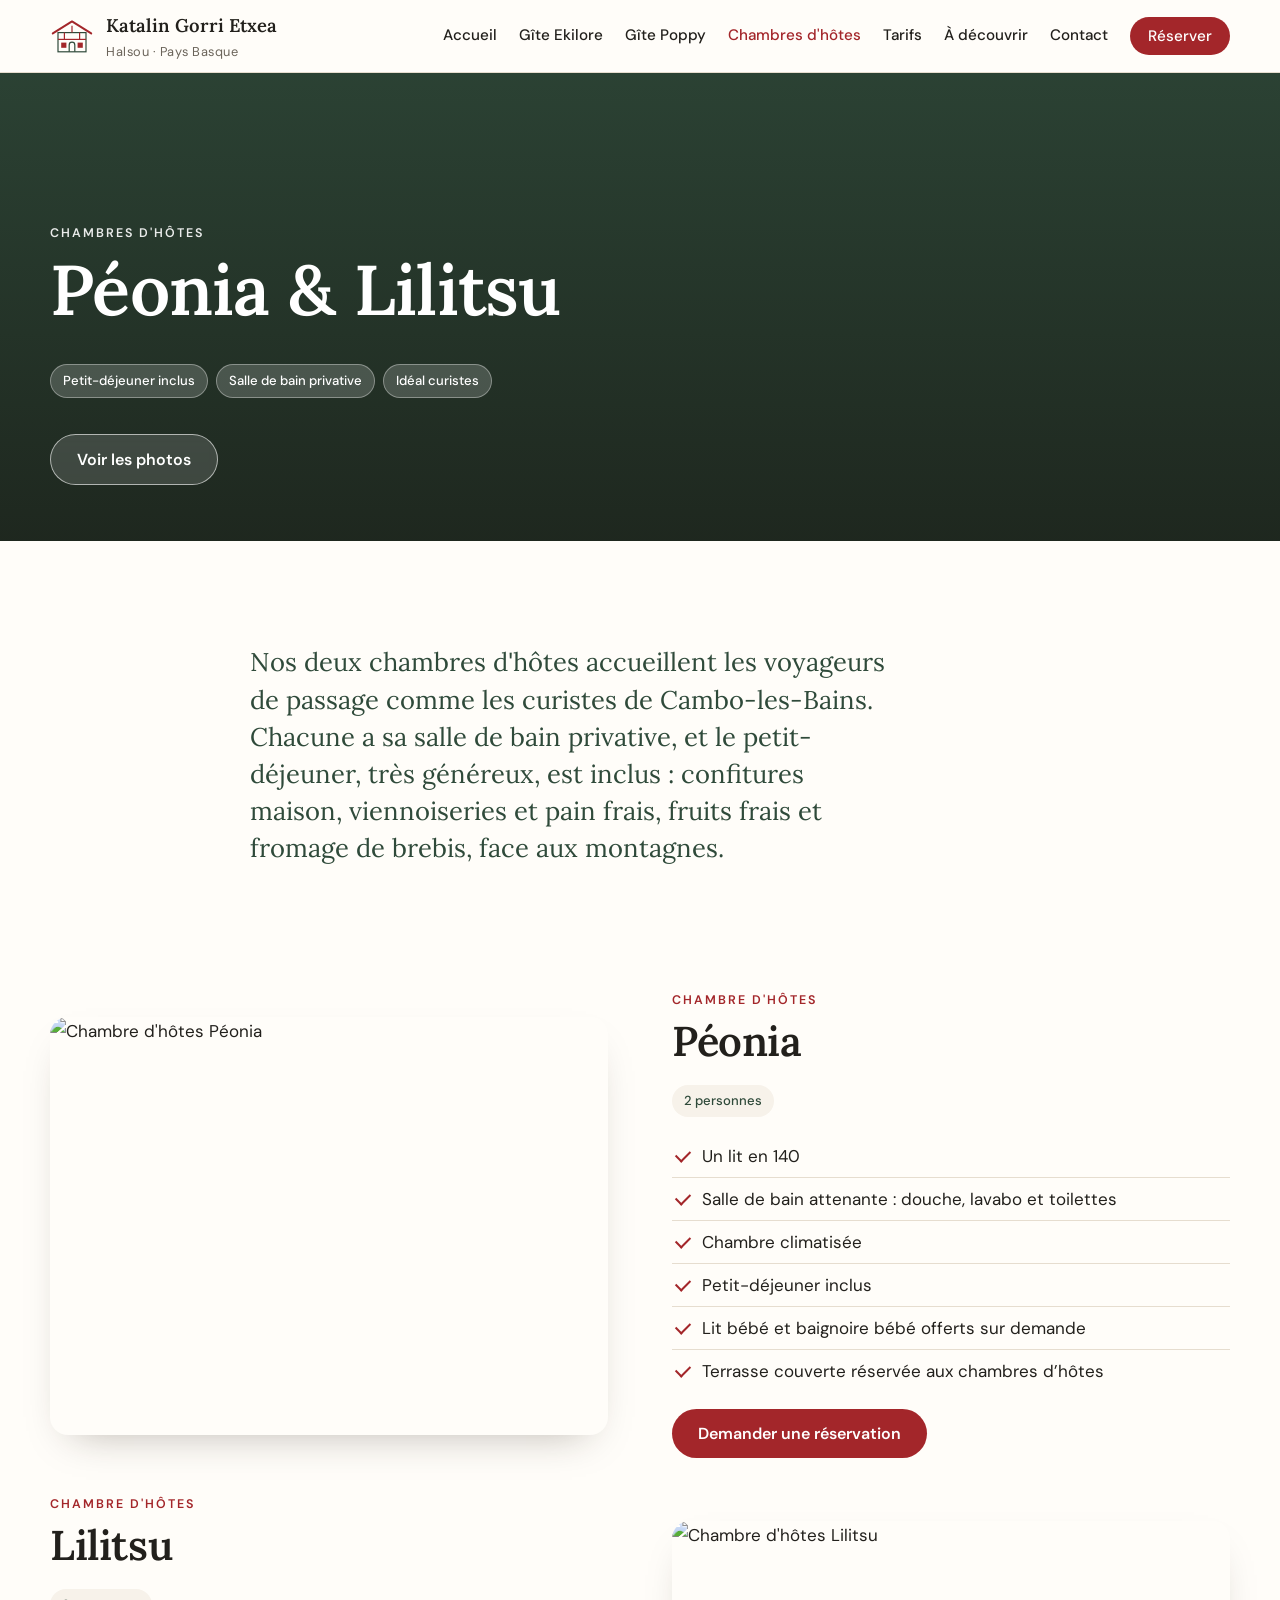
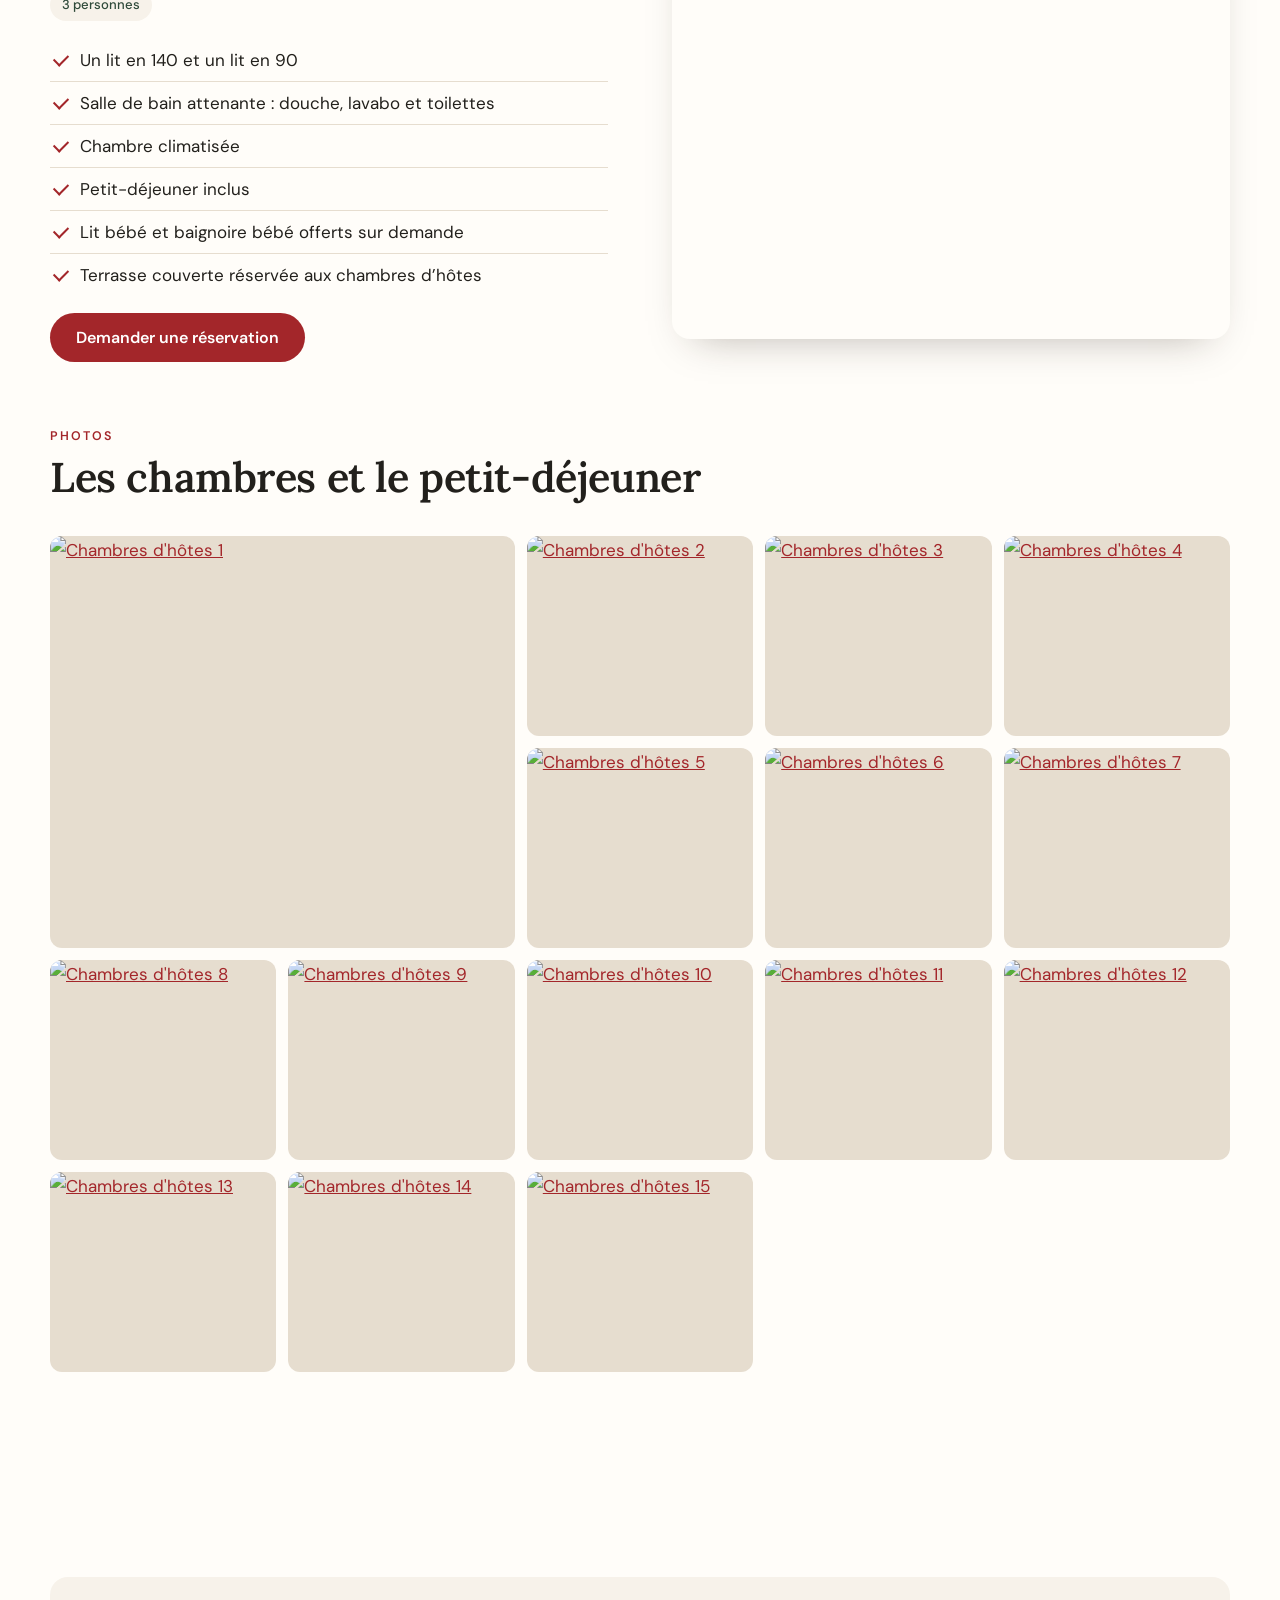
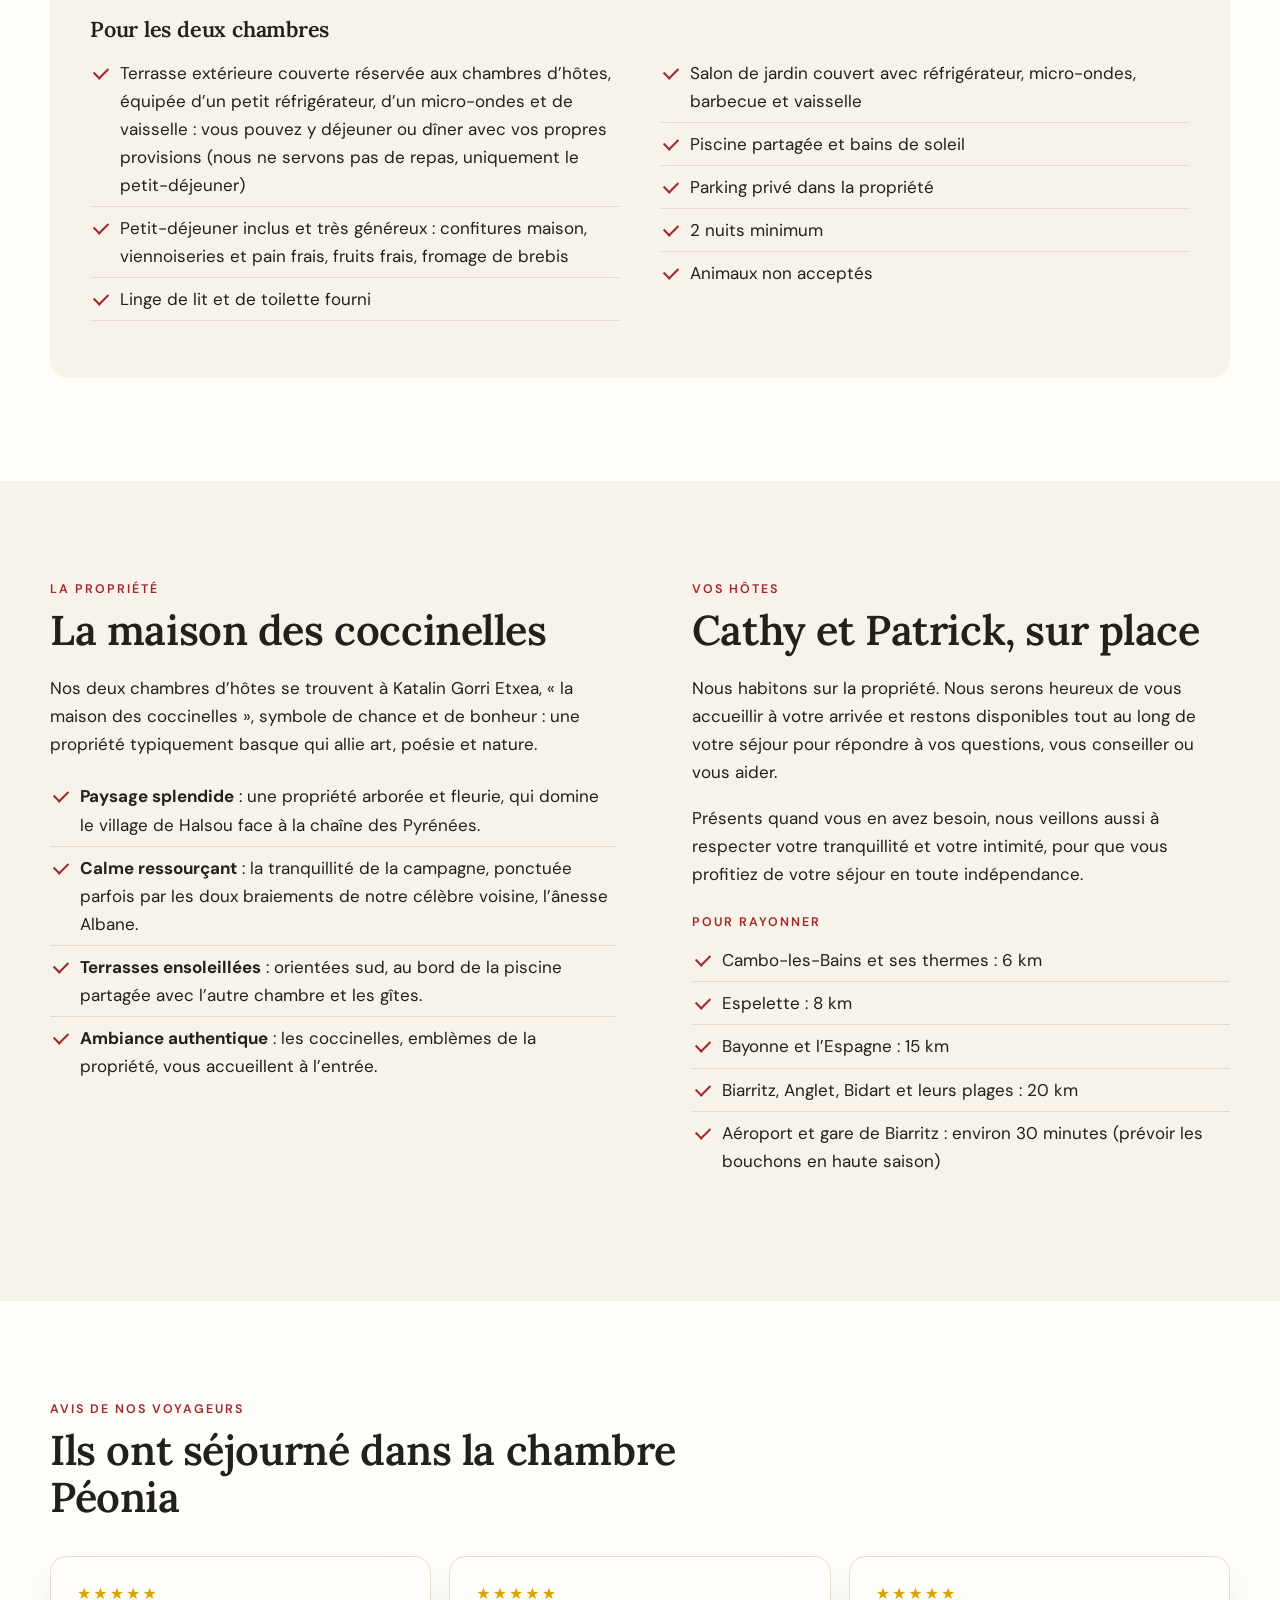
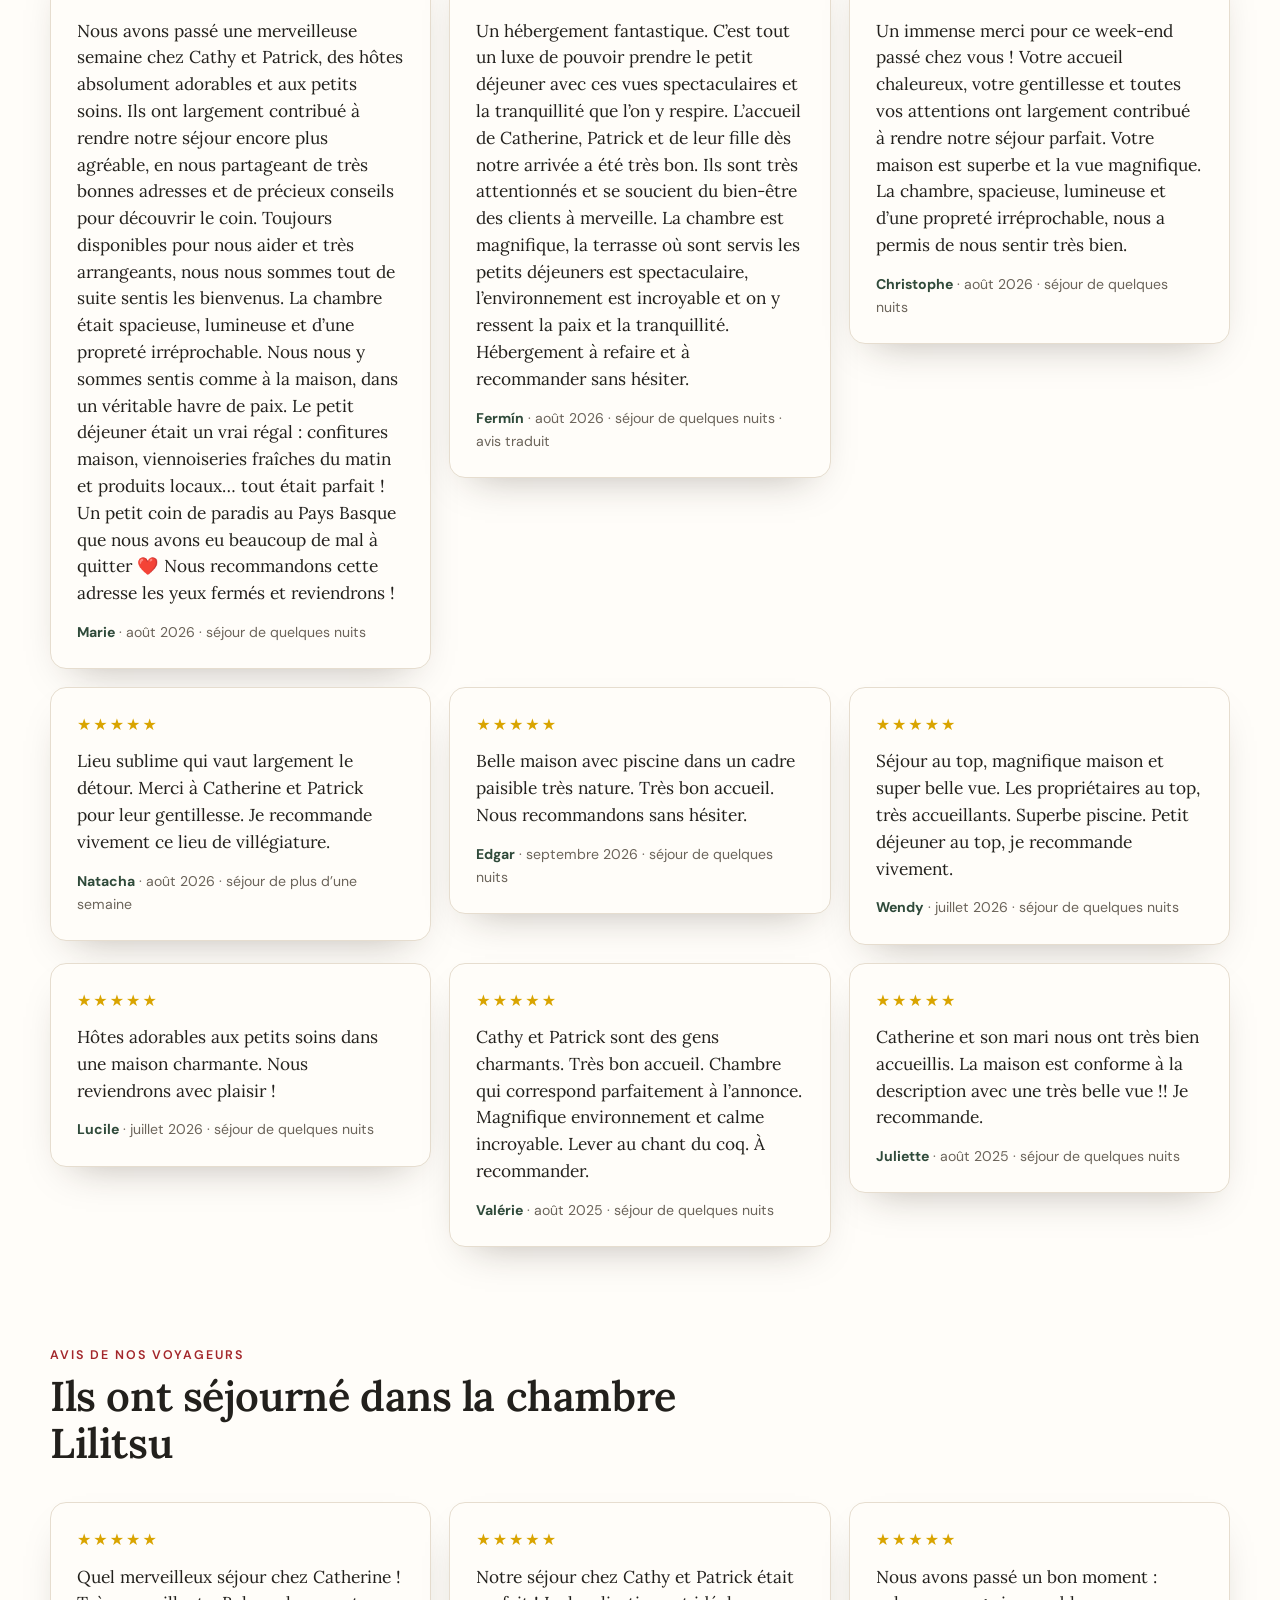
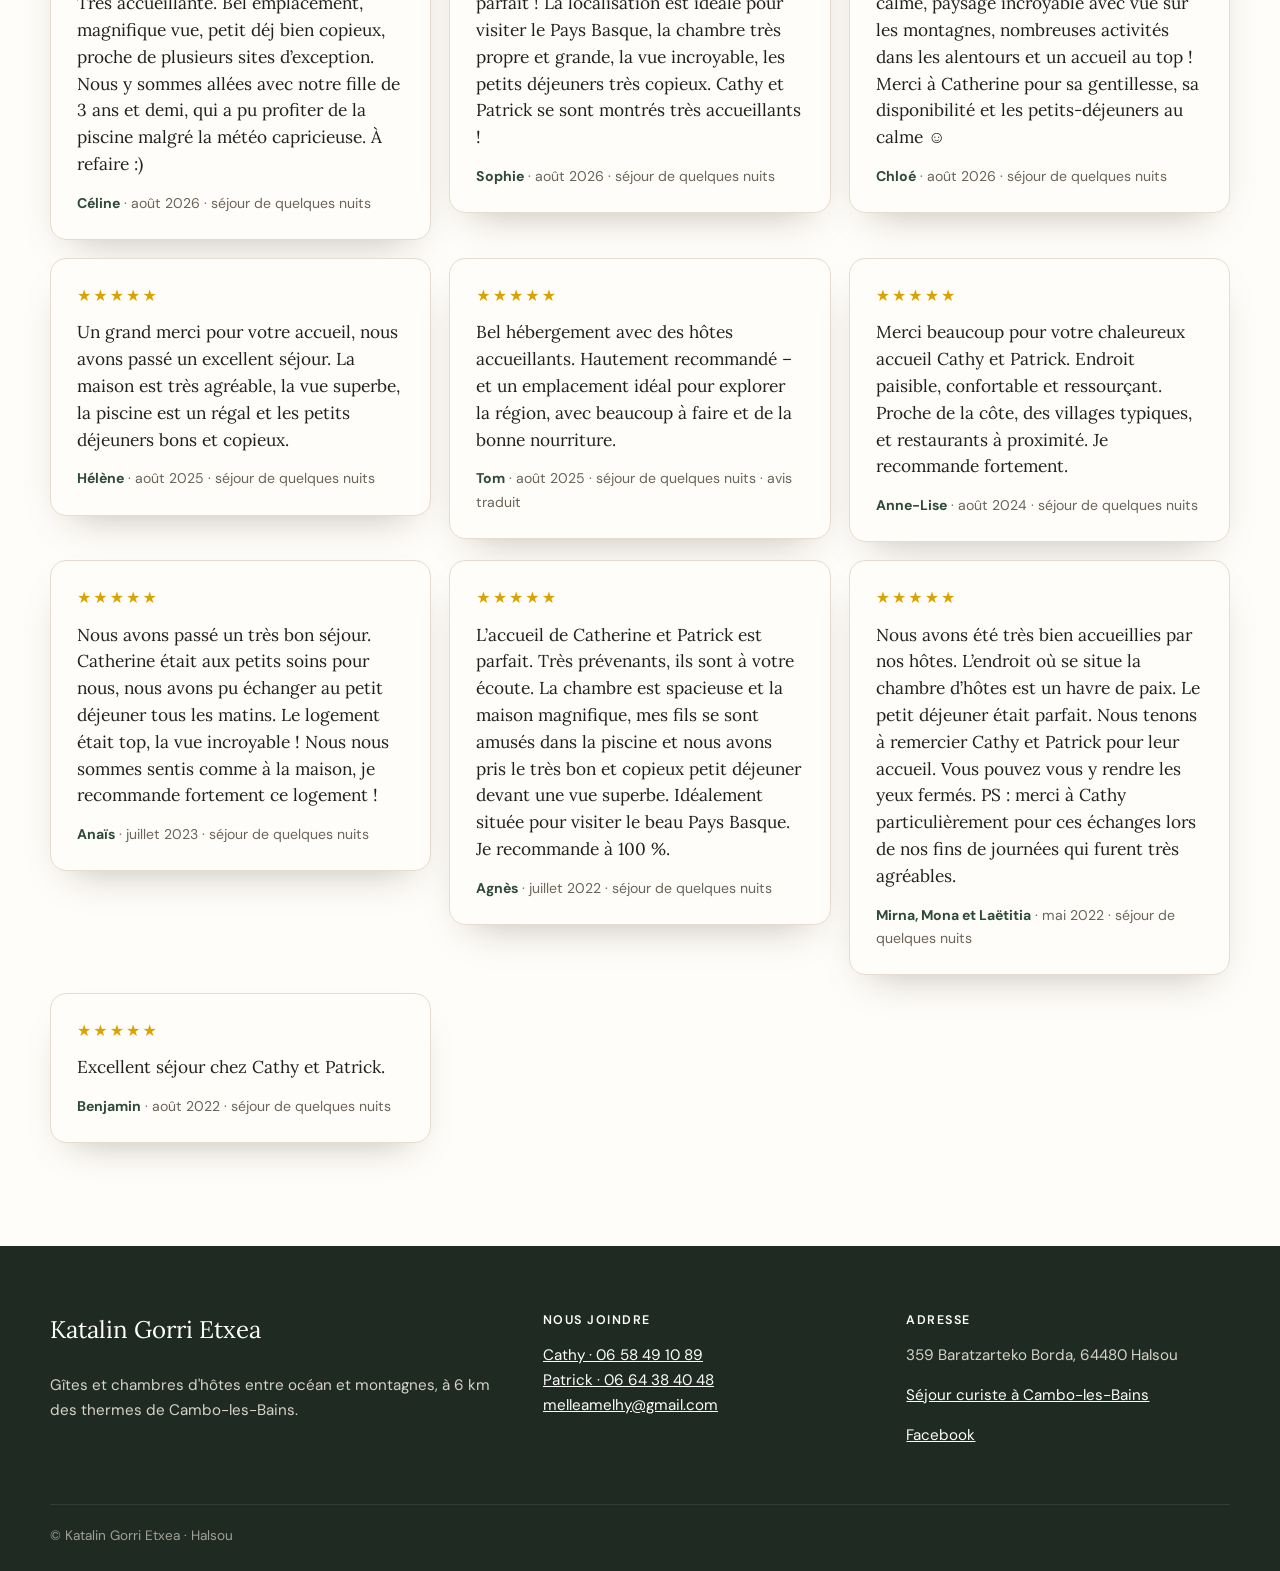
==== commit 12554203: "Péonia et Lilitsu : point terrasse couverte Co-Authored-By: Claude Opus 5.5 <noreply@anthropic.com> " ====
--- a/chambres-d-hotes.html
+++ b/chambres-d-hotes.html
@@ -41,13 +41,13 @@
 <article class="room">
   <img src="https://static.wixstatic.com/media/296fe6_31fca8ec7de94b82bc424af1eae79cbd~mv2.jpg/v1/fill/w_900,h_680,al_c,q_85,enc_auto/peonia.jpg" alt="Chambre d'hôtes Péonia" loading="lazy">
   <div><p class="eyebrow">Chambre d'hôtes</p><h2>Péonia</h2><ul class="chips"><li>2 personnes</li></ul>
-  <ul class="ticks"><li>Un lit en 140</li><li>Salle de bain attenante : douche, lavabo et toilettes</li><li>Chambre climatisée</li><li>Petit-déjeuner inclus</li><li>Lit bébé et baignoire bébé offerts sur demande</li></ul>
+  <ul class="ticks"><li>Un lit en 140</li><li>Salle de bain attenante : douche, lavabo et toilettes</li><li>Chambre climatisée</li><li>Petit-déjeuner inclus</li><li>Lit bébé et baignoire bébé offerts sur demande</li><li>Terrasse couverte réservée aux chambres d’hôtes</li></ul>
   <a class="btn" href="contact.html?logement=Péonia#reserver">Demander une réservation</a></div>
 </article>
 <article class="room">
   <img src="https://static.wixstatic.com/media/296fe6_d808bafa84c94e05a4ba585ddfa03d93~mv2.jpg/v1/fill/w_900,h_680,al_c,q_85,enc_auto/lilitsu.jpg" alt="Chambre d'hôtes Lilitsu" loading="lazy">
   <div><p class="eyebrow">Chambre d'hôtes</p><h2>Lilitsu</h2><ul class="chips"><li>3 personnes</li></ul>
-  <ul class="ticks"><li>Un lit en 140 et un lit en 90</li><li>Salle de bain attenante : douche, lavabo et toilettes</li><li>Chambre climatisée</li><li>Petit-déjeuner inclus</li><li>Lit bébé et baignoire bébé offerts sur demande</li></ul>
+  <ul class="ticks"><li>Un lit en 140 et un lit en 90</li><li>Salle de bain attenante : douche, lavabo et toilettes</li><li>Chambre climatisée</li><li>Petit-déjeuner inclus</li><li>Lit bébé et baignoire bébé offerts sur demande</li><li>Terrasse couverte réservée aux chambres d’hôtes</li></ul>
   <a class="btn" href="contact.html?logement=Lilitsu#reserver">Demander une réservation</a></div>
 </article></section>
 <section class="section photos" id="photos"><div class="wrap"><div class="section-head"><p class="eyebrow">Photos</p><h2>Les chambres et le petit-déjeuner</h2></div><div class="gallery" data-alt="Chambres d&#x27;hôtes" data-ids="296fe6_31fca8ec7de94b82bc424af1eae79cbd~mv2.jpg 296fe6_2f2c7a5b75ae4dc39fa2fdfad2d1bcf2~mv2.jpg 296fe6_31991f84b97143aca9d683fa944cac5a~mv2.jpg 296fe6_d808bafa84c94e05a4ba585ddfa03d93~mv2.jpg 296fe6_ab824d1d55e44120838edfc39fc7b46c~mv2.jpg 296fe6_dbc886222216402f80ed0f49a3878461~mv2.jpg 296fe6_d3b67607876947008a32f7807c561abc~mv2.jpg 296fe6_819165eb84ec498797e88c5e442ba29a~mv2.jpg 296fe6_635fcf2f59254a58ab42316f6c4145c0~mv2.png 296fe6_2d7ceae2161944f48181bd4d35db1735~mv2.png 296fe6_ab5330d2def54c0c9962b72040e90fbb~mv2.jpg 296fe6_d08eeb1cfd4844b686d5902718ff4d9b~mv2.jpg 296fe6_5f0c5e88ebf94fd3852116223c93fb46~mv2.jpg 9f3aa9b7a44b468bb11a74c111266442.jpg fe51626fd1994de0acdd5ce600449810.jpg"></div></div></section>
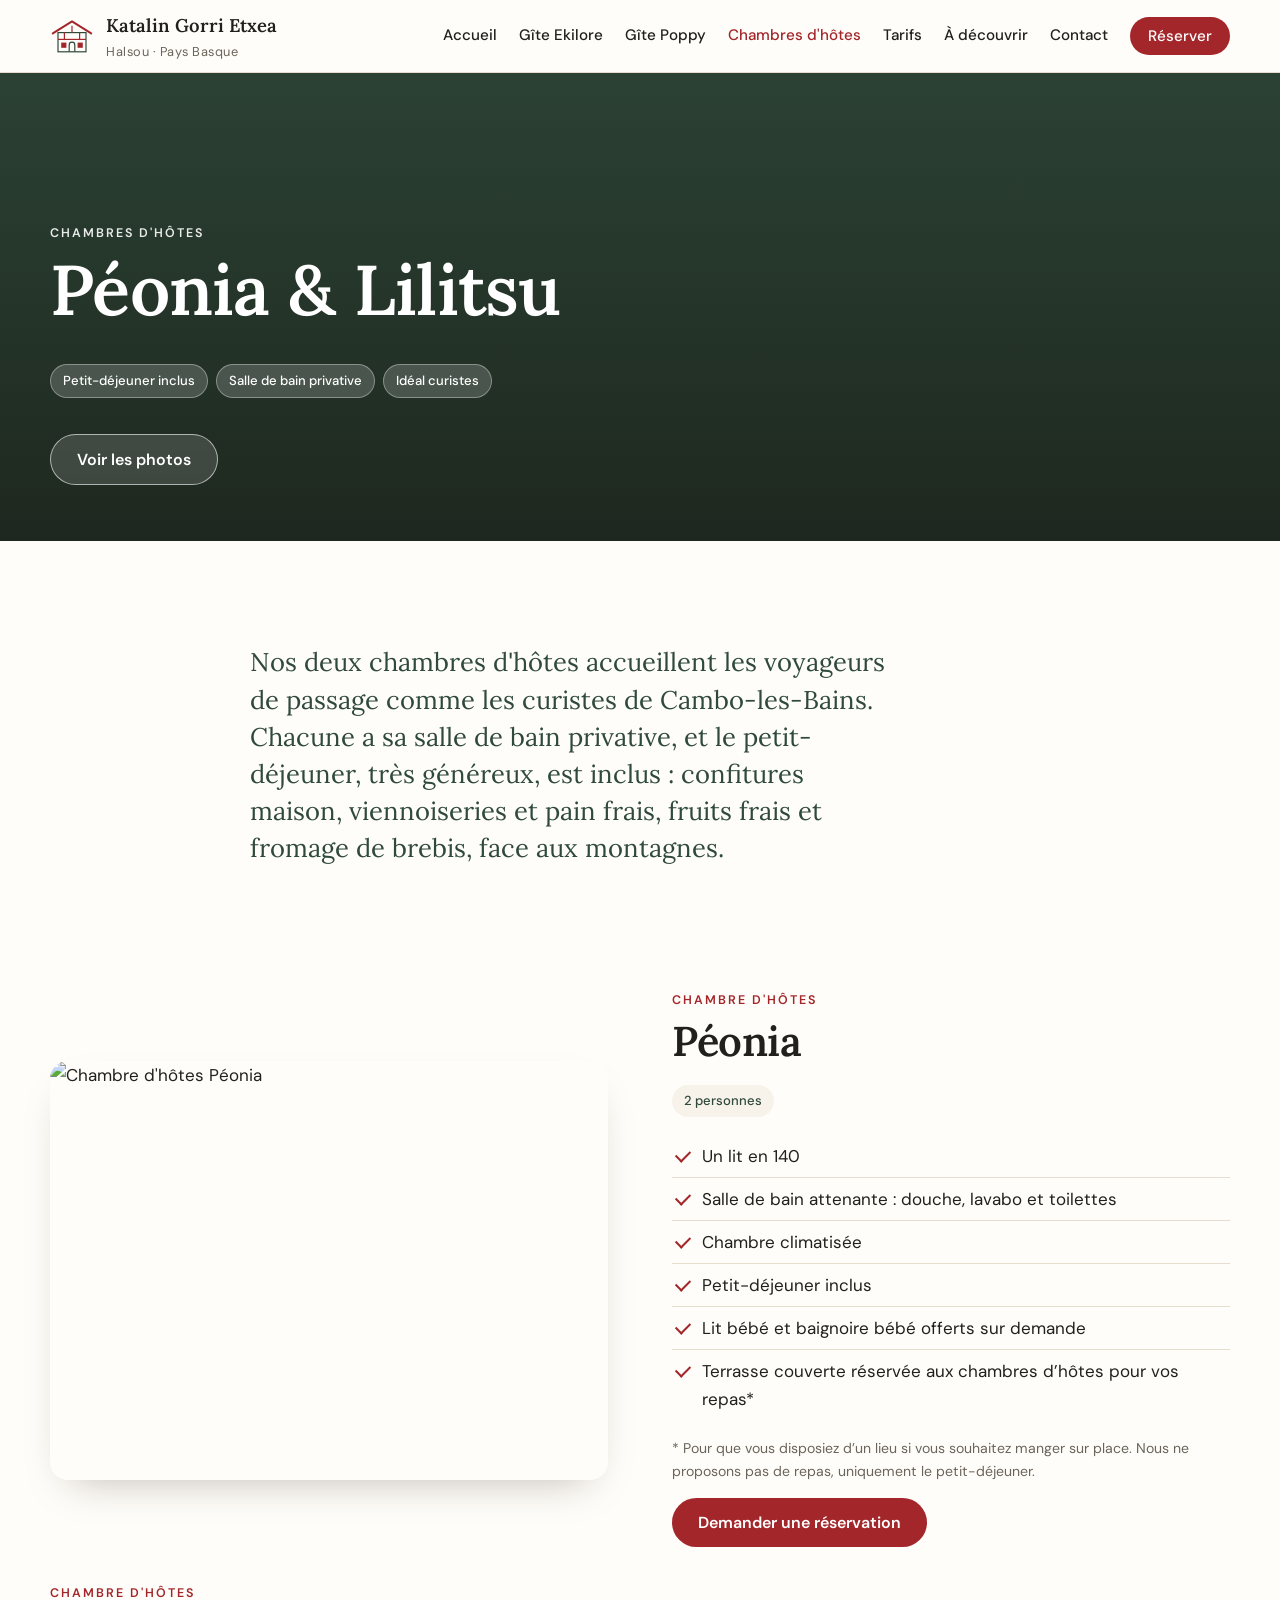
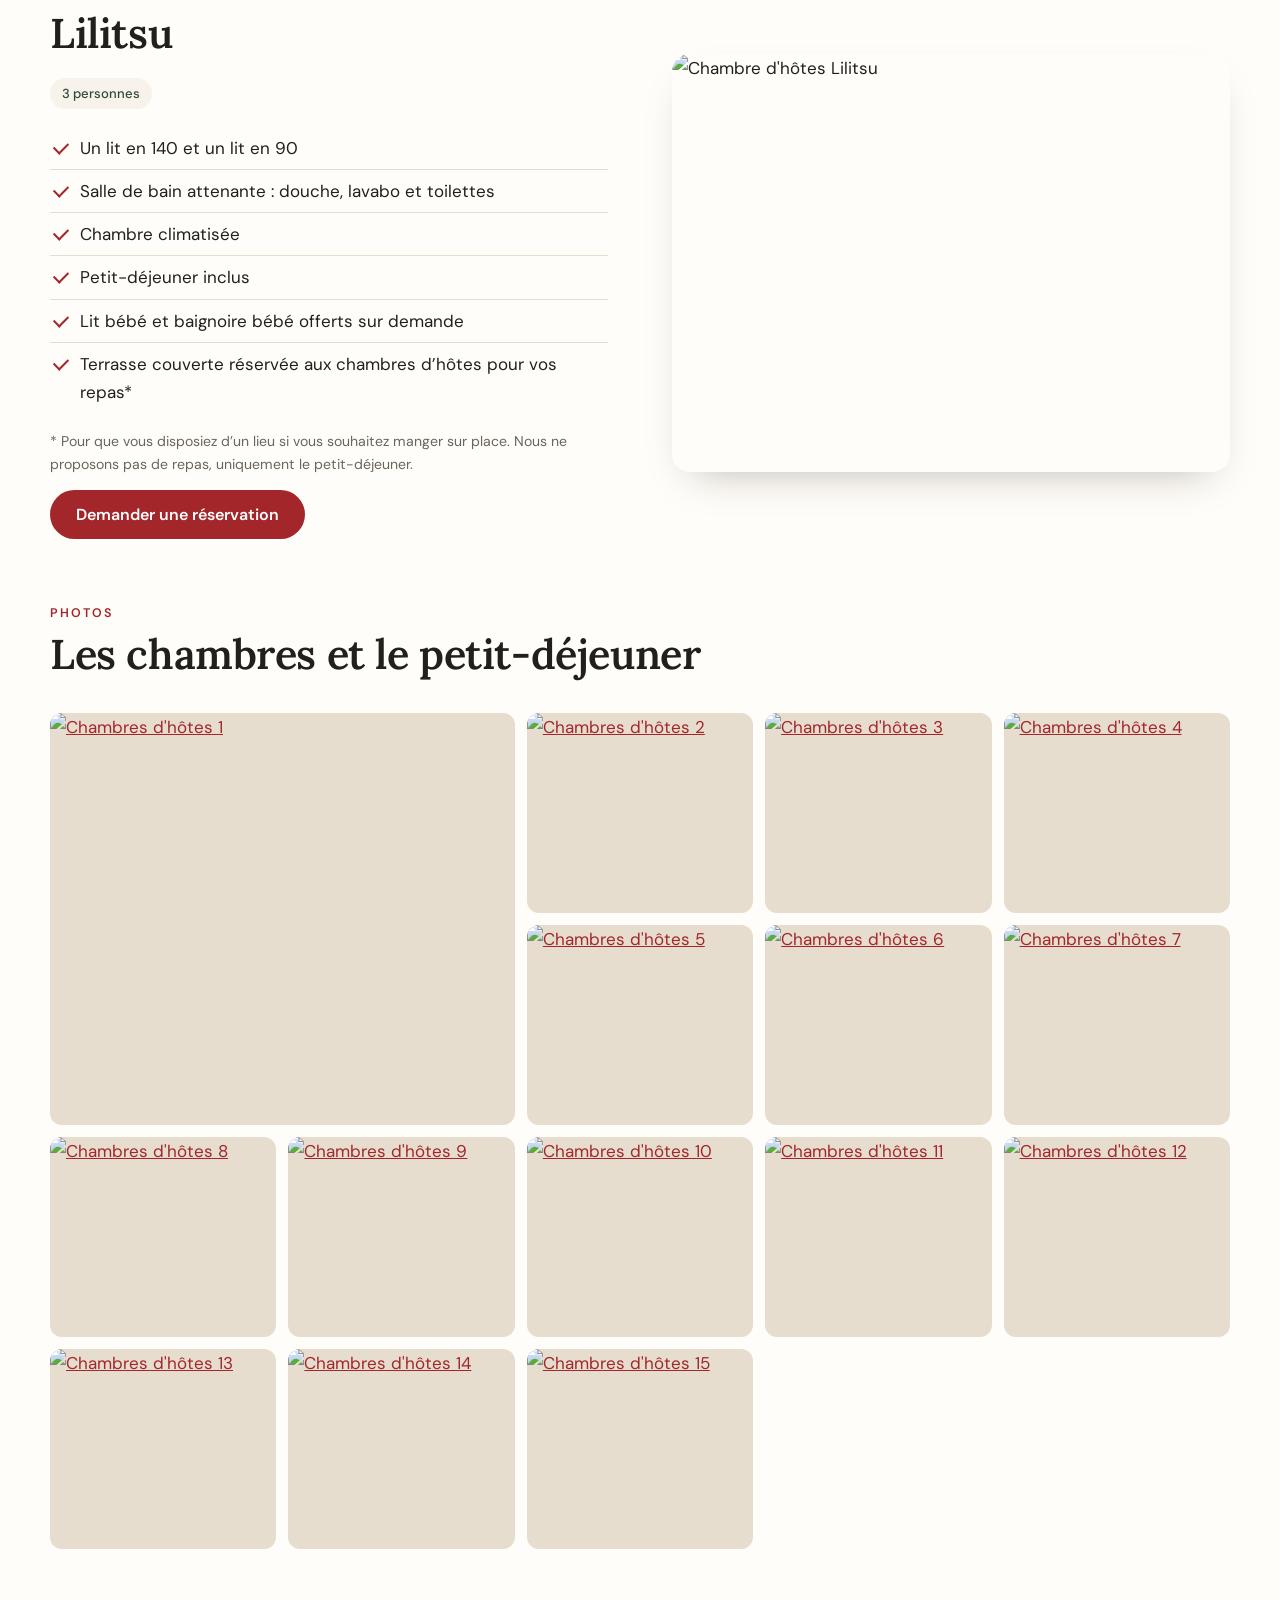
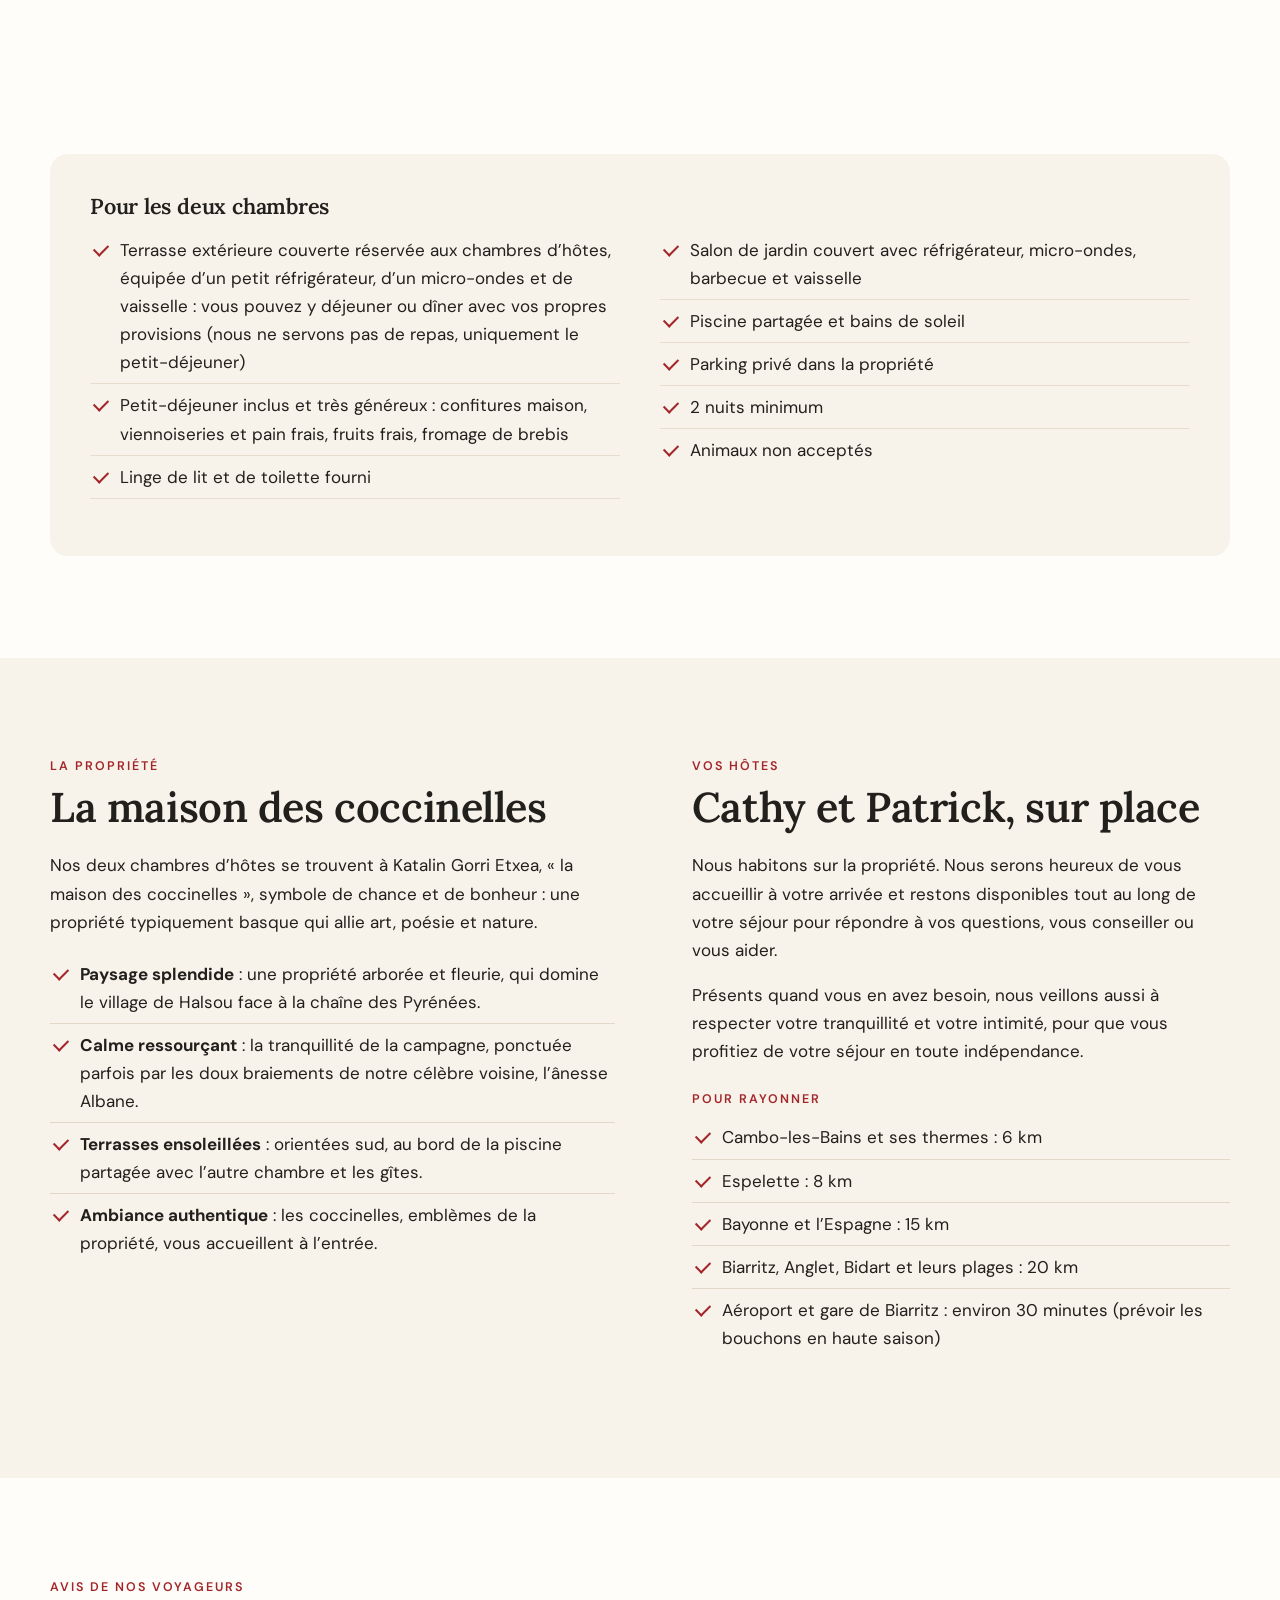
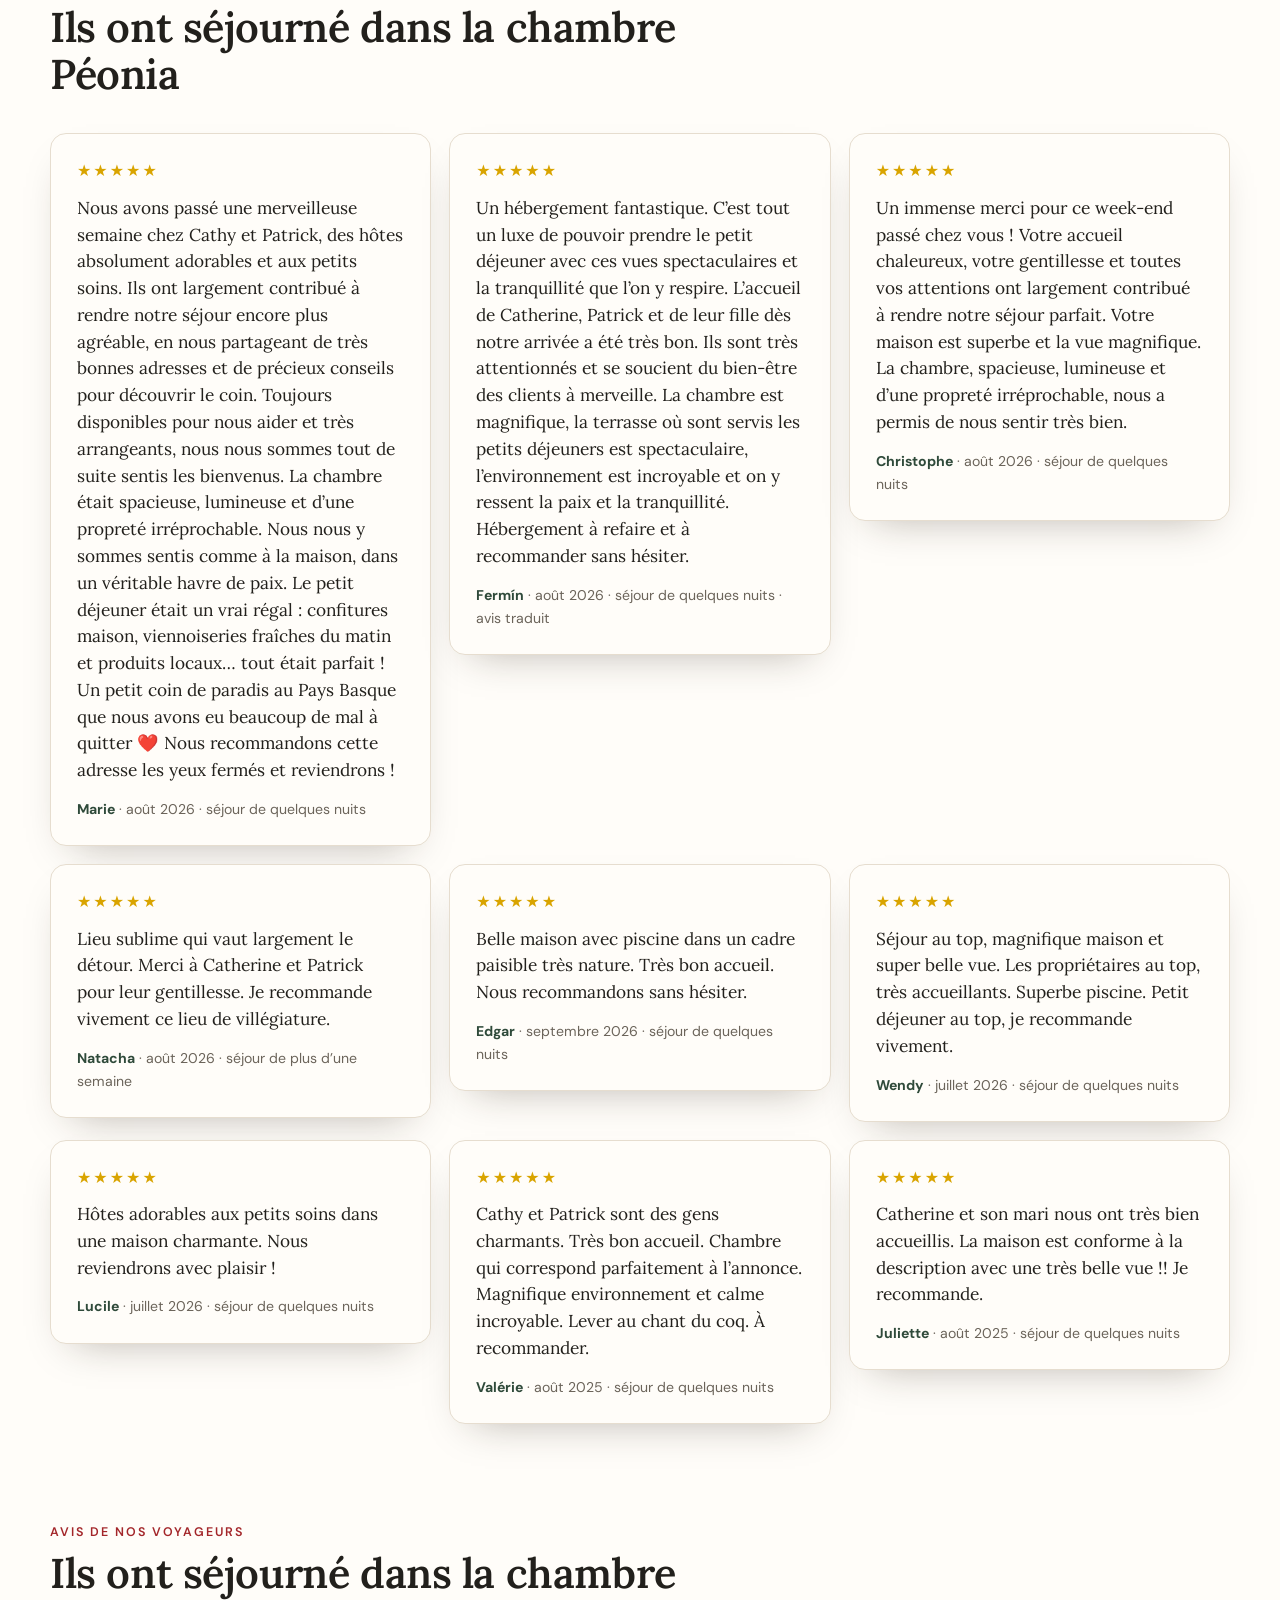
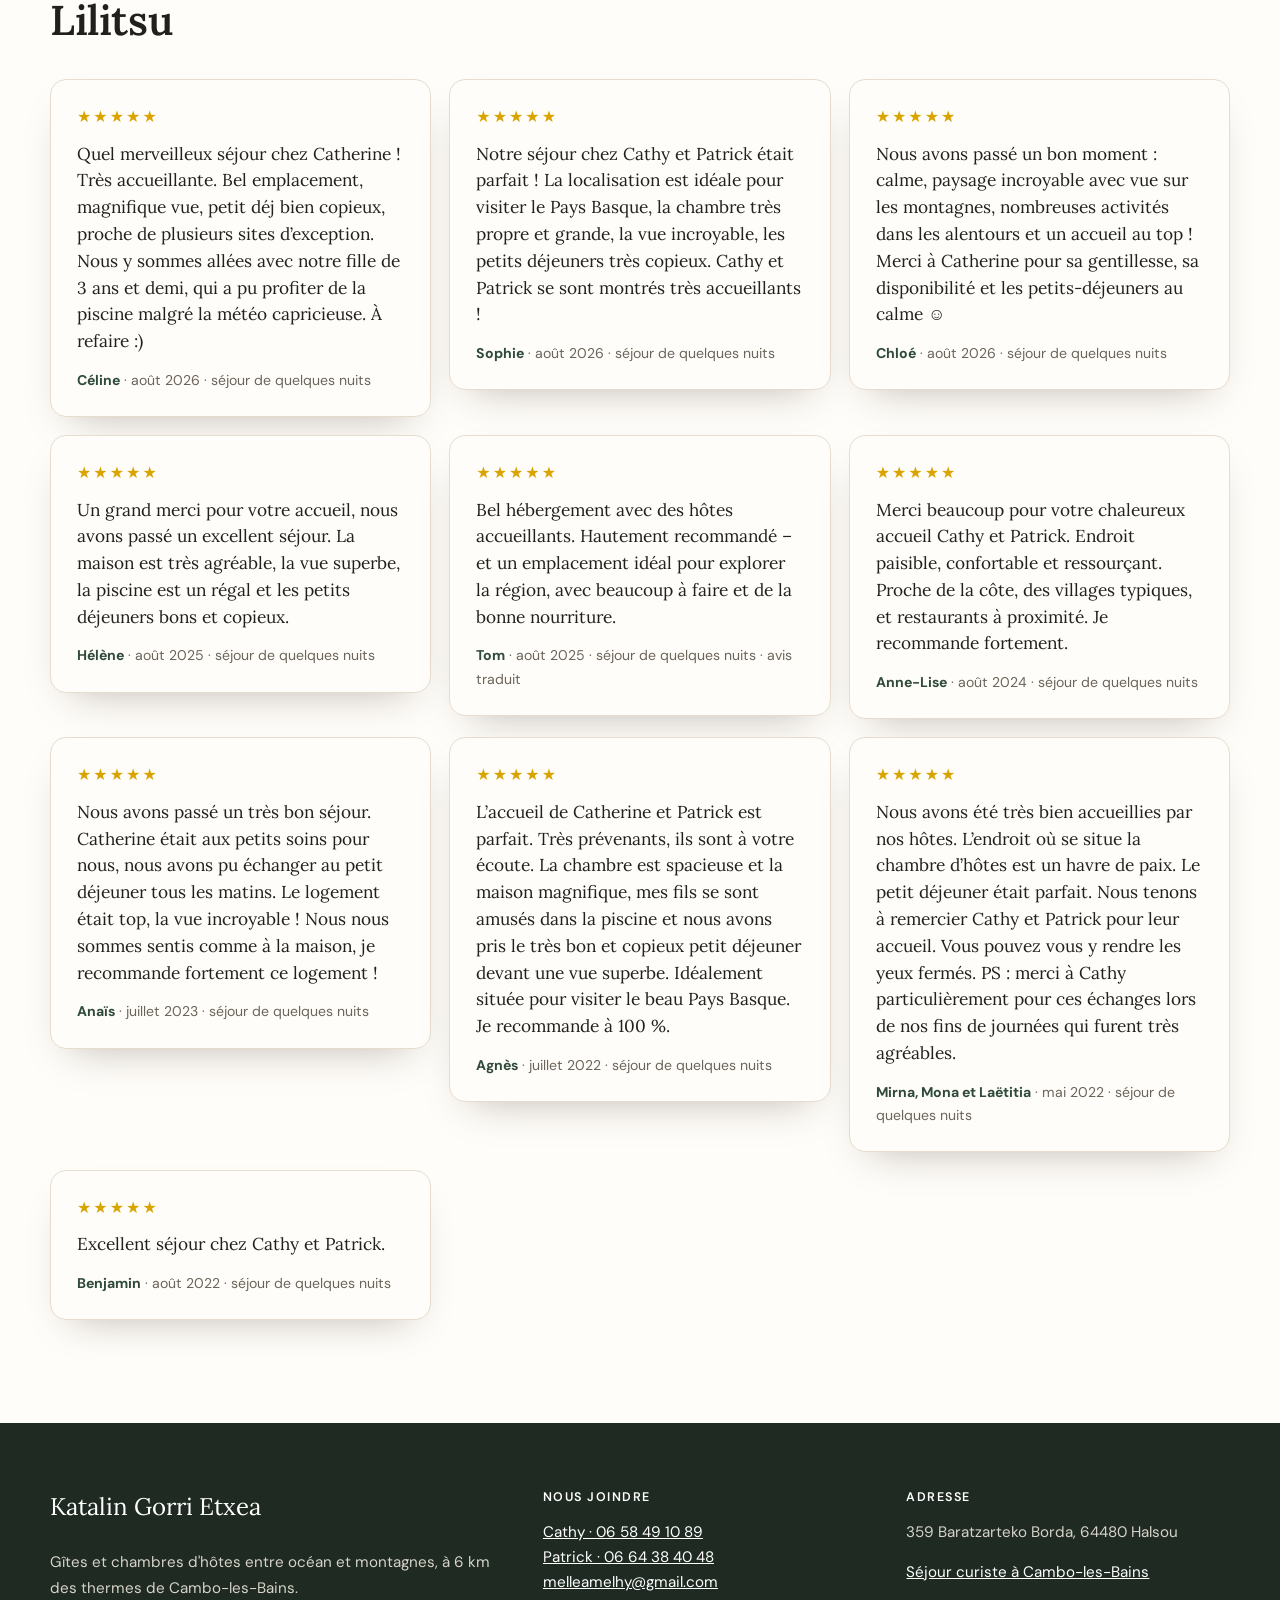
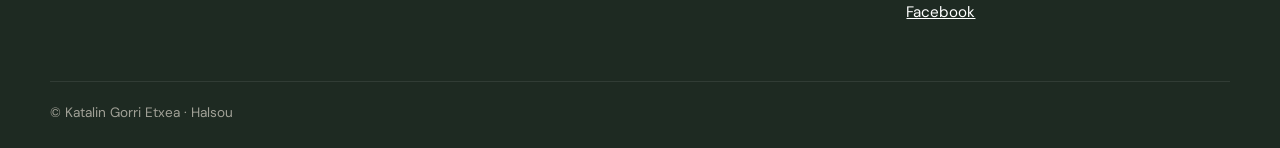
==== commit 7ed109ca: "Terrasse pour vos repas, avec astérisque explicative Co-Authored-By: Claude Opus 5.5 <noreply@anthro" ====
--- a/chambres-d-hotes.html
+++ b/chambres-d-hotes.html
@@ -41,13 +41,13 @@
 <article class="room">
   <img src="https://static.wixstatic.com/media/296fe6_31fca8ec7de94b82bc424af1eae79cbd~mv2.jpg/v1/fill/w_900,h_680,al_c,q_85,enc_auto/peonia.jpg" alt="Chambre d'hôtes Péonia" loading="lazy">
   <div><p class="eyebrow">Chambre d'hôtes</p><h2>Péonia</h2><ul class="chips"><li>2 personnes</li></ul>
-  <ul class="ticks"><li>Un lit en 140</li><li>Salle de bain attenante : douche, lavabo et toilettes</li><li>Chambre climatisée</li><li>Petit-déjeuner inclus</li><li>Lit bébé et baignoire bébé offerts sur demande</li><li>Terrasse couverte réservée aux chambres d’hôtes</li></ul>
+  <ul class="ticks"><li>Un lit en 140</li><li>Salle de bain attenante : douche, lavabo et toilettes</li><li>Chambre climatisée</li><li>Petit-déjeuner inclus</li><li>Lit bébé et baignoire bébé offerts sur demande</li><li>Terrasse couverte réservée aux chambres d’hôtes pour vos repas*</li></ul><p class="muted small">* Pour que vous disposiez d’un lieu si vous souhaitez manger sur place. Nous ne proposons pas de repas, uniquement le petit-déjeuner.</p>
   <a class="btn" href="contact.html?logement=Péonia#reserver">Demander une réservation</a></div>
 </article>
 <article class="room">
   <img src="https://static.wixstatic.com/media/296fe6_d808bafa84c94e05a4ba585ddfa03d93~mv2.jpg/v1/fill/w_900,h_680,al_c,q_85,enc_auto/lilitsu.jpg" alt="Chambre d'hôtes Lilitsu" loading="lazy">
   <div><p class="eyebrow">Chambre d'hôtes</p><h2>Lilitsu</h2><ul class="chips"><li>3 personnes</li></ul>
-  <ul class="ticks"><li>Un lit en 140 et un lit en 90</li><li>Salle de bain attenante : douche, lavabo et toilettes</li><li>Chambre climatisée</li><li>Petit-déjeuner inclus</li><li>Lit bébé et baignoire bébé offerts sur demande</li><li>Terrasse couverte réservée aux chambres d’hôtes</li></ul>
+  <ul class="ticks"><li>Un lit en 140 et un lit en 90</li><li>Salle de bain attenante : douche, lavabo et toilettes</li><li>Chambre climatisée</li><li>Petit-déjeuner inclus</li><li>Lit bébé et baignoire bébé offerts sur demande</li><li>Terrasse couverte réservée aux chambres d’hôtes pour vos repas*</li></ul><p class="muted small">* Pour que vous disposiez d’un lieu si vous souhaitez manger sur place. Nous ne proposons pas de repas, uniquement le petit-déjeuner.</p>
   <a class="btn" href="contact.html?logement=Lilitsu#reserver">Demander une réservation</a></div>
 </article></section>
 <section class="section photos" id="photos"><div class="wrap"><div class="section-head"><p class="eyebrow">Photos</p><h2>Les chambres et le petit-déjeuner</h2></div><div class="gallery" data-alt="Chambres d&#x27;hôtes" data-ids="296fe6_31fca8ec7de94b82bc424af1eae79cbd~mv2.jpg 296fe6_2f2c7a5b75ae4dc39fa2fdfad2d1bcf2~mv2.jpg 296fe6_31991f84b97143aca9d683fa944cac5a~mv2.jpg 296fe6_d808bafa84c94e05a4ba585ddfa03d93~mv2.jpg 296fe6_ab824d1d55e44120838edfc39fc7b46c~mv2.jpg 296fe6_dbc886222216402f80ed0f49a3878461~mv2.jpg 296fe6_d3b67607876947008a32f7807c561abc~mv2.jpg 296fe6_819165eb84ec498797e88c5e442ba29a~mv2.jpg 296fe6_635fcf2f59254a58ab42316f6c4145c0~mv2.png 296fe6_2d7ceae2161944f48181bd4d35db1735~mv2.png 296fe6_ab5330d2def54c0c9962b72040e90fbb~mv2.jpg 296fe6_d08eeb1cfd4844b686d5902718ff4d9b~mv2.jpg 296fe6_5f0c5e88ebf94fd3852116223c93fb46~mv2.jpg 9f3aa9b7a44b468bb11a74c111266442.jpg fe51626fd1994de0acdd5ce600449810.jpg"></div></div></section>
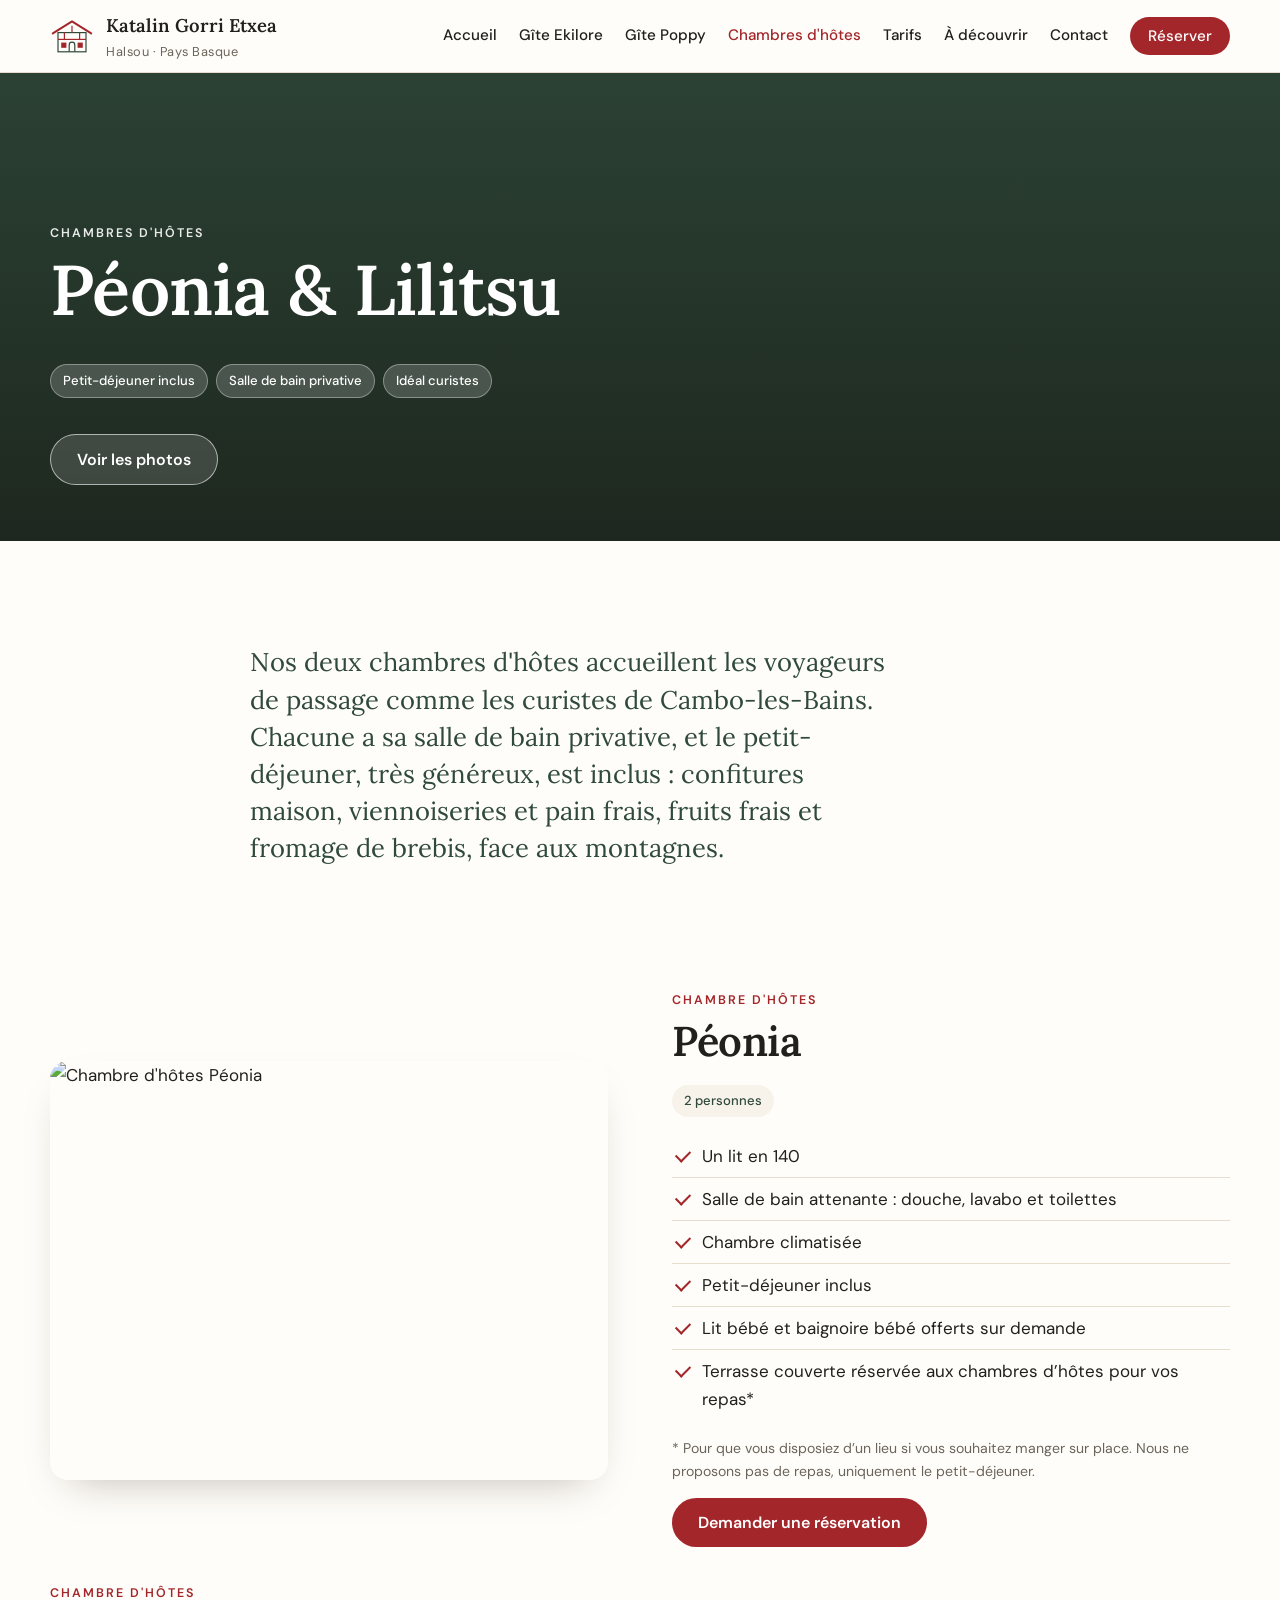
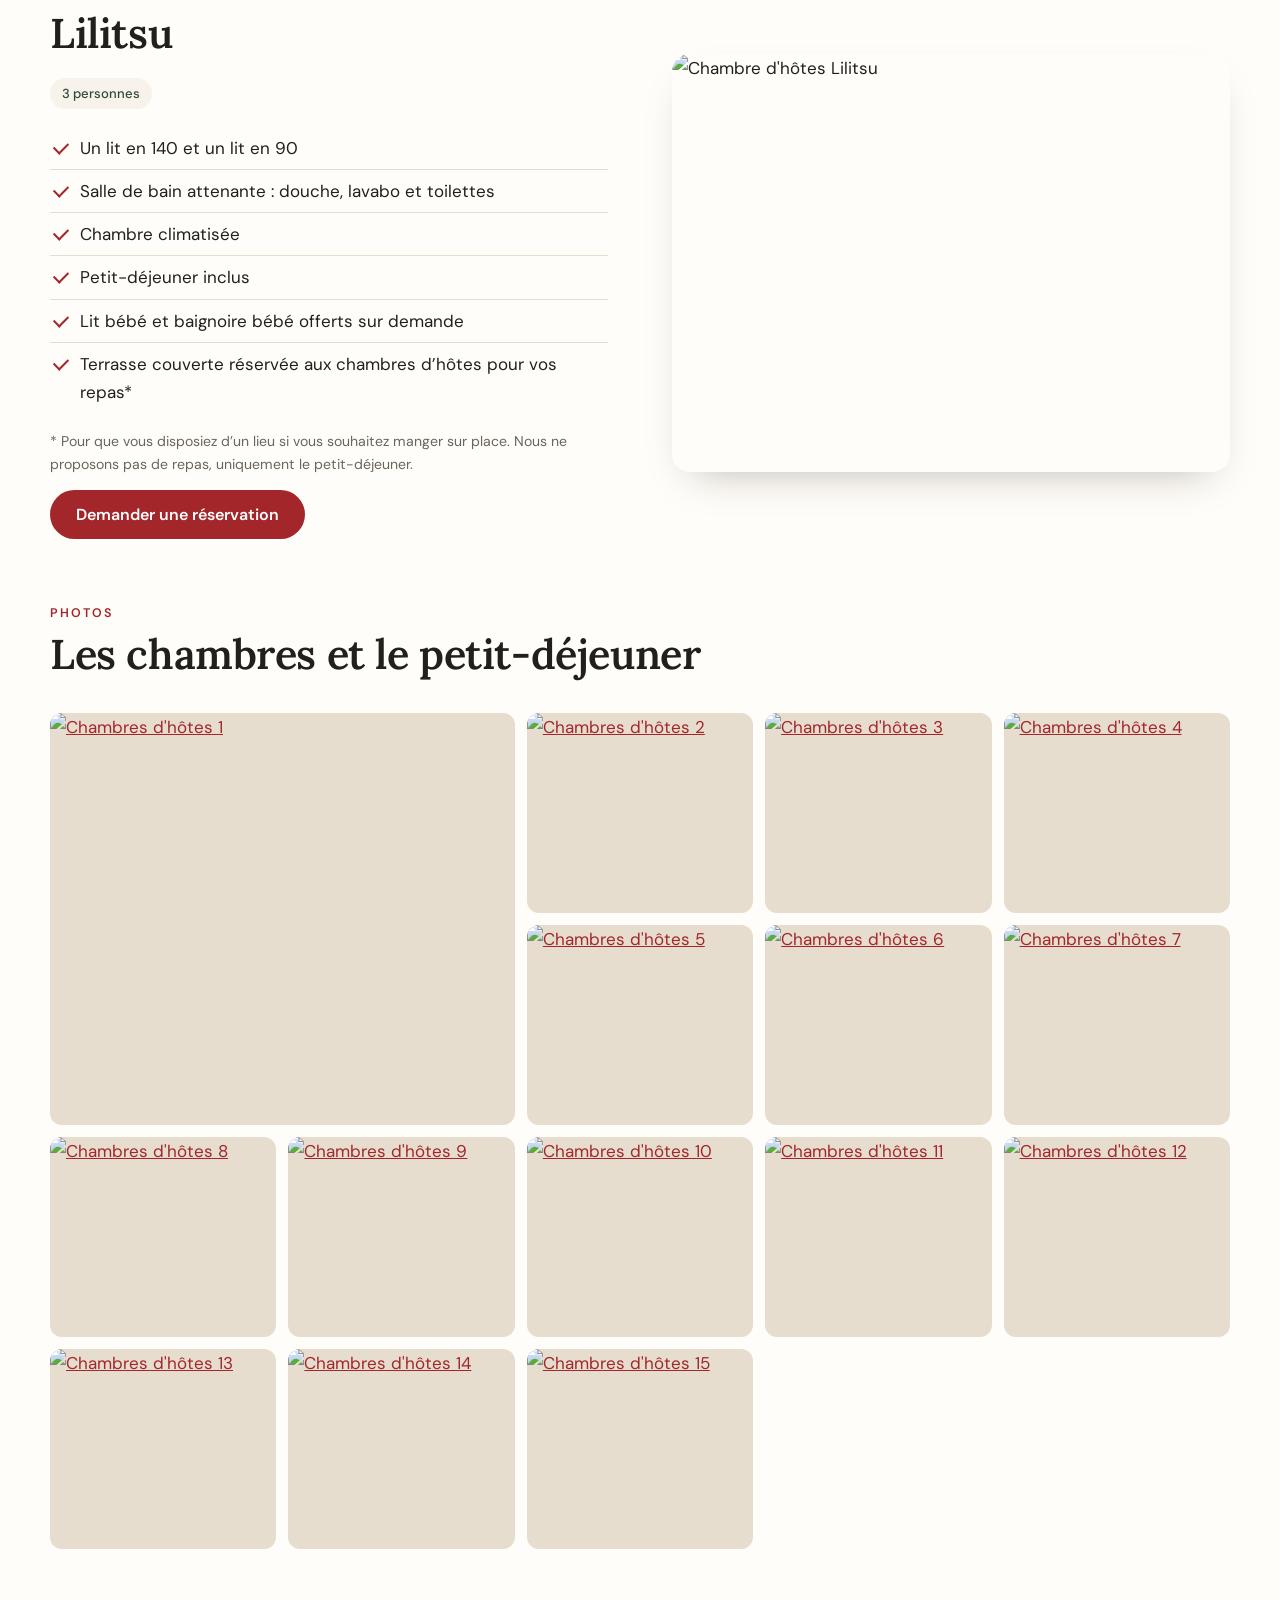
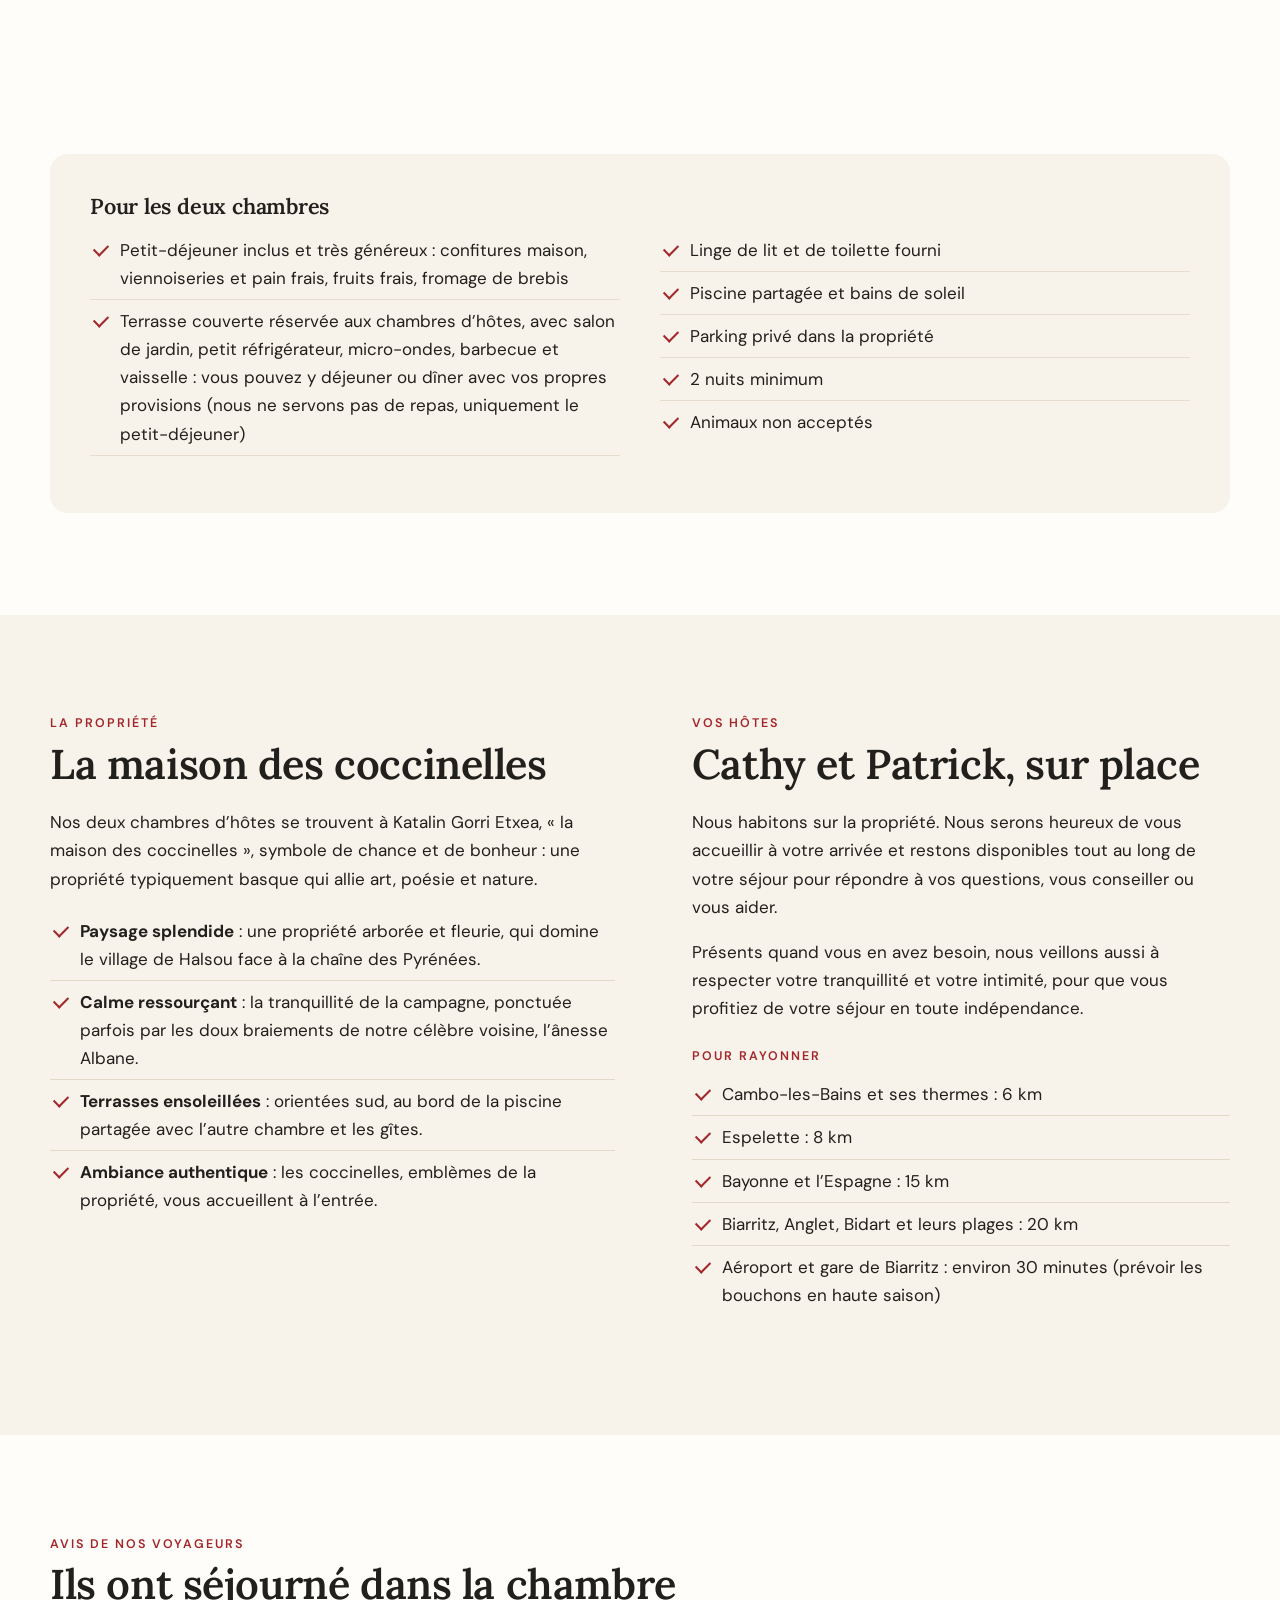
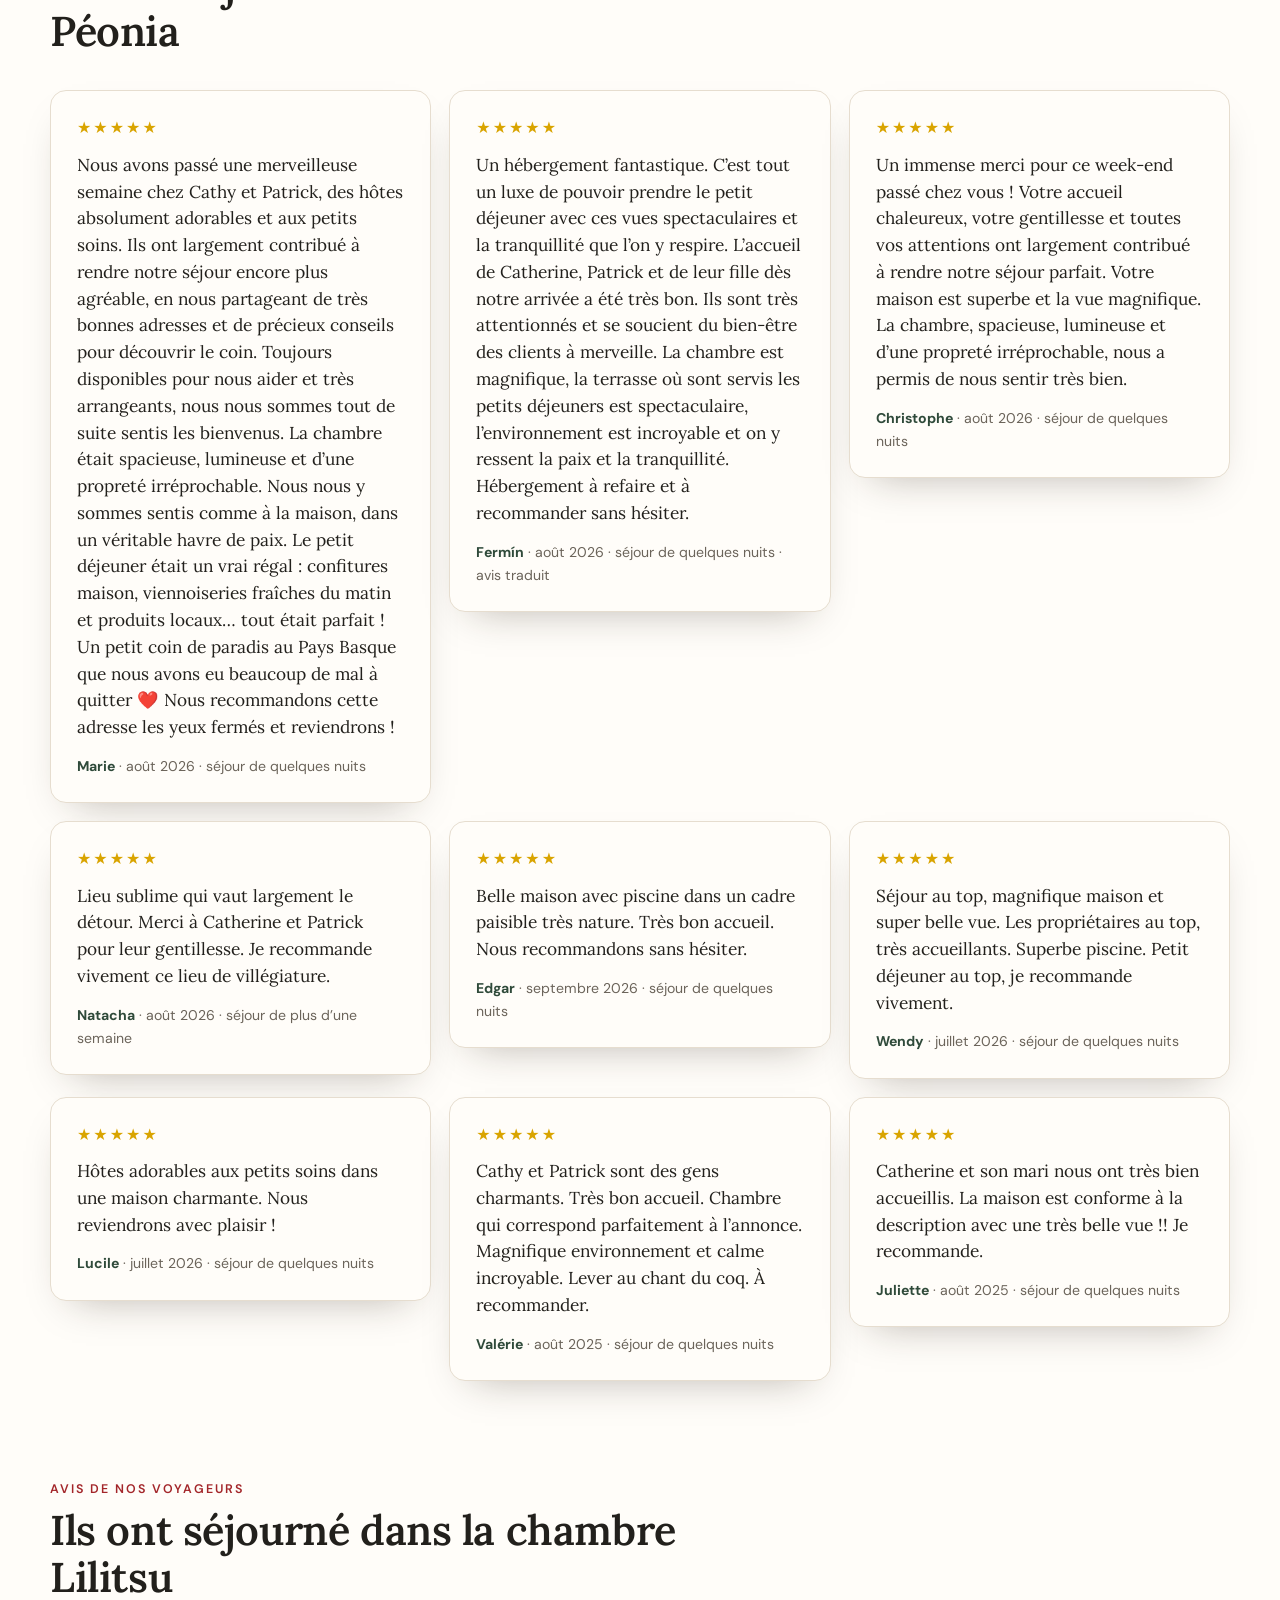
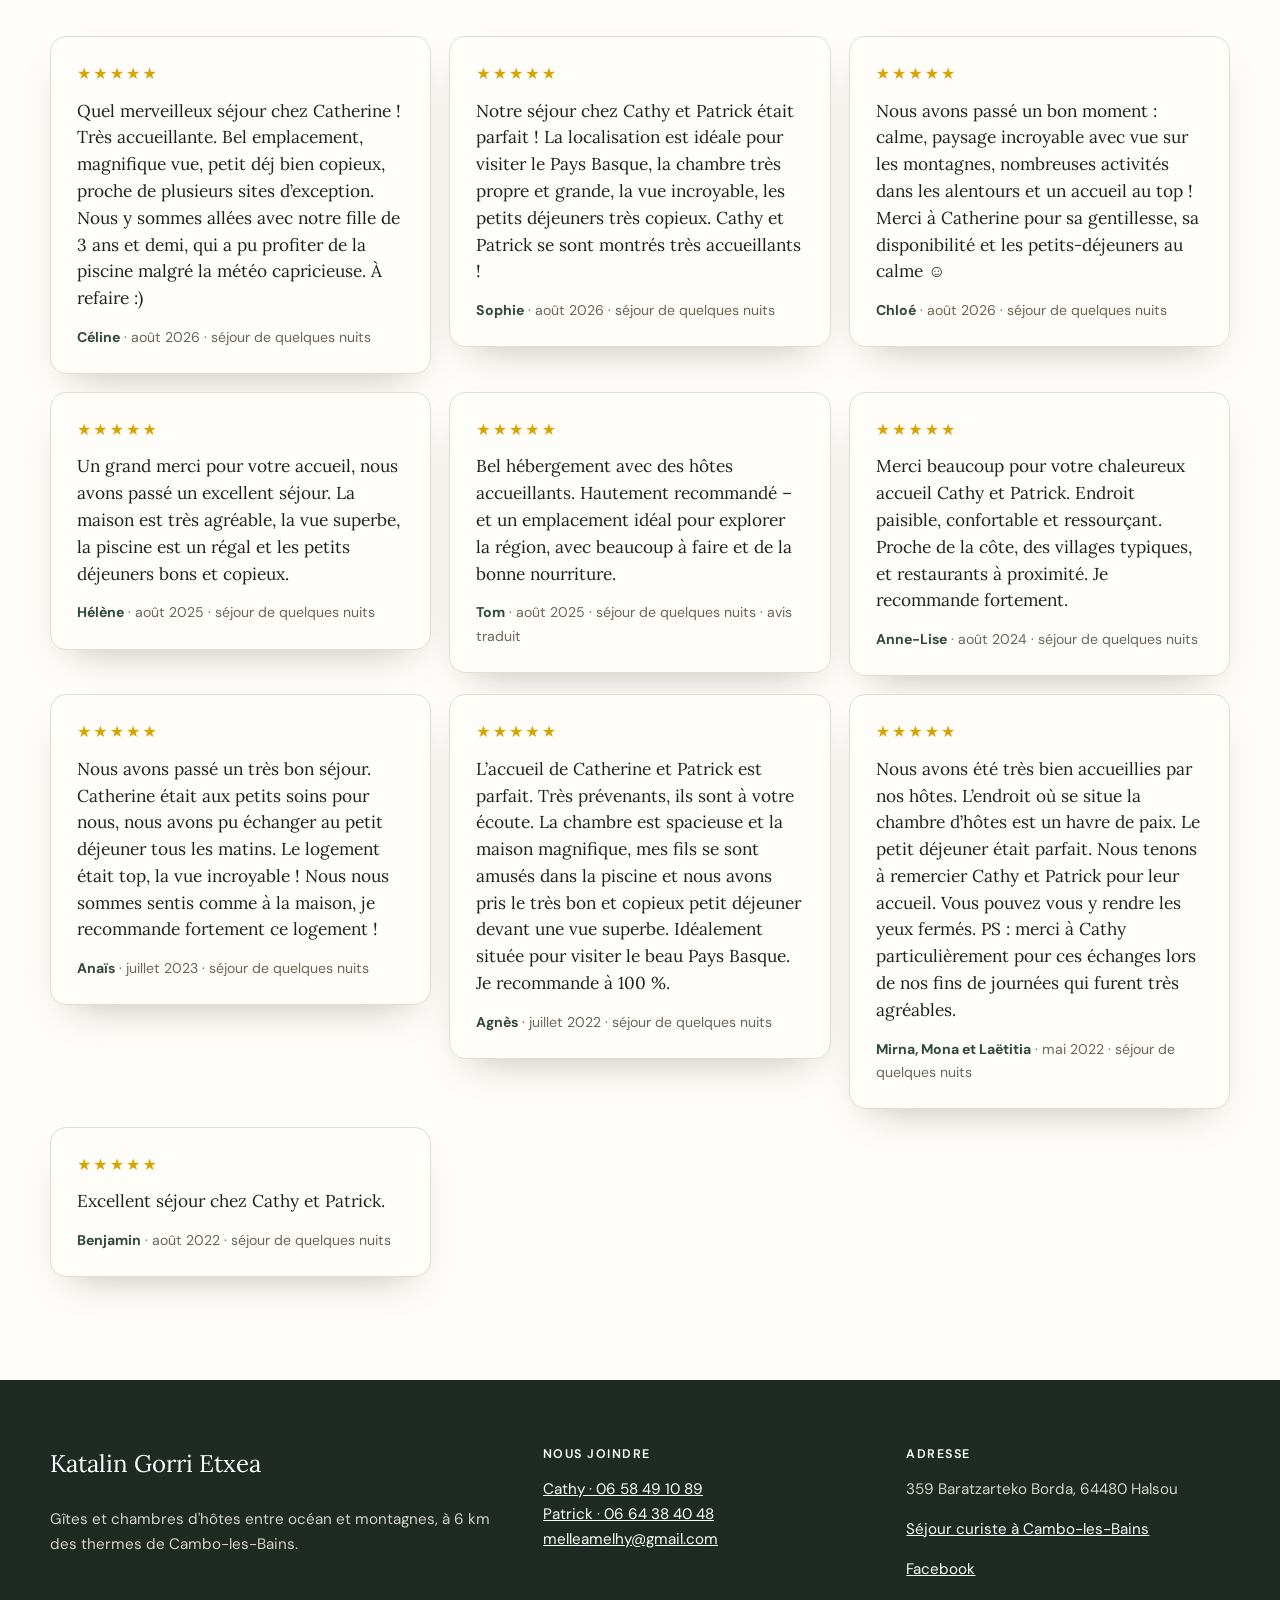
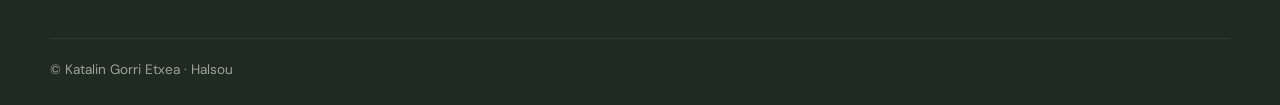
==== commit a028d428: "Chambres : fusion des points terrasse et salon de jardin Co-Authored-By: Claude Opus 5.5 <noreply@an" ====
--- a/chambres-d-hotes.html
+++ b/chambres-d-hotes.html
@@ -51,7 +51,7 @@
   <a class="btn" href="contact.html?logement=Lilitsu#reserver">Demander une réservation</a></div>
 </article></section>
 <section class="section photos" id="photos"><div class="wrap"><div class="section-head"><p class="eyebrow">Photos</p><h2>Les chambres et le petit-déjeuner</h2></div><div class="gallery" data-alt="Chambres d&#x27;hôtes" data-ids="296fe6_31fca8ec7de94b82bc424af1eae79cbd~mv2.jpg 296fe6_2f2c7a5b75ae4dc39fa2fdfad2d1bcf2~mv2.jpg 296fe6_31991f84b97143aca9d683fa944cac5a~mv2.jpg 296fe6_d808bafa84c94e05a4ba585ddfa03d93~mv2.jpg 296fe6_ab824d1d55e44120838edfc39fc7b46c~mv2.jpg 296fe6_dbc886222216402f80ed0f49a3878461~mv2.jpg 296fe6_d3b67607876947008a32f7807c561abc~mv2.jpg 296fe6_819165eb84ec498797e88c5e442ba29a~mv2.jpg 296fe6_635fcf2f59254a58ab42316f6c4145c0~mv2.png 296fe6_2d7ceae2161944f48181bd4d35db1735~mv2.png 296fe6_ab5330d2def54c0c9962b72040e90fbb~mv2.jpg 296fe6_d08eeb1cfd4844b686d5902718ff4d9b~mv2.jpg 296fe6_5f0c5e88ebf94fd3852116223c93fb46~mv2.jpg 9f3aa9b7a44b468bb11a74c111266442.jpg fe51626fd1994de0acdd5ce600449810.jpg"></div></div></section>
-<section class="section wrap"><div class="panel"><h3>Pour les deux chambres</h3><ul class="ticks cols"><li>Terrasse extérieure couverte réservée aux chambres d’hôtes, équipée d’un petit réfrigérateur, d’un micro-ondes et de vaisselle : vous pouvez y déjeuner ou dîner avec vos propres provisions (nous ne servons pas de repas, uniquement le petit-déjeuner)</li><li>Petit-déjeuner inclus et très généreux : confitures maison, viennoiseries et pain frais, fruits frais, fromage de brebis</li><li>Linge de lit et de toilette fourni</li><li>Salon de jardin couvert avec réfrigérateur, micro-ondes, barbecue et vaisselle</li><li>Piscine partagée et bains de soleil</li><li>Parking privé dans la propriété</li><li>2 nuits minimum</li><li>Animaux non acceptés</li></ul></div></section>
+<section class="section wrap"><div class="panel"><h3>Pour les deux chambres</h3><ul class="ticks cols"><li>Petit-déjeuner inclus et très généreux : confitures maison, viennoiseries et pain frais, fruits frais, fromage de brebis</li><li>Terrasse couverte réservée aux chambres d’hôtes, avec salon de jardin, petit réfrigérateur, micro-ondes, barbecue et vaisselle : vous pouvez y déjeuner ou dîner avec vos propres provisions (nous ne servons pas de repas, uniquement le petit-déjeuner)</li><li>Linge de lit et de toilette fourni</li><li>Piscine partagée et bains de soleil</li><li>Parking privé dans la propriété</li><li>2 nuits minimum</li><li>Animaux non acceptés</li></ul></div></section>
 
 <section class="section tint">
   <div class="wrap split top">
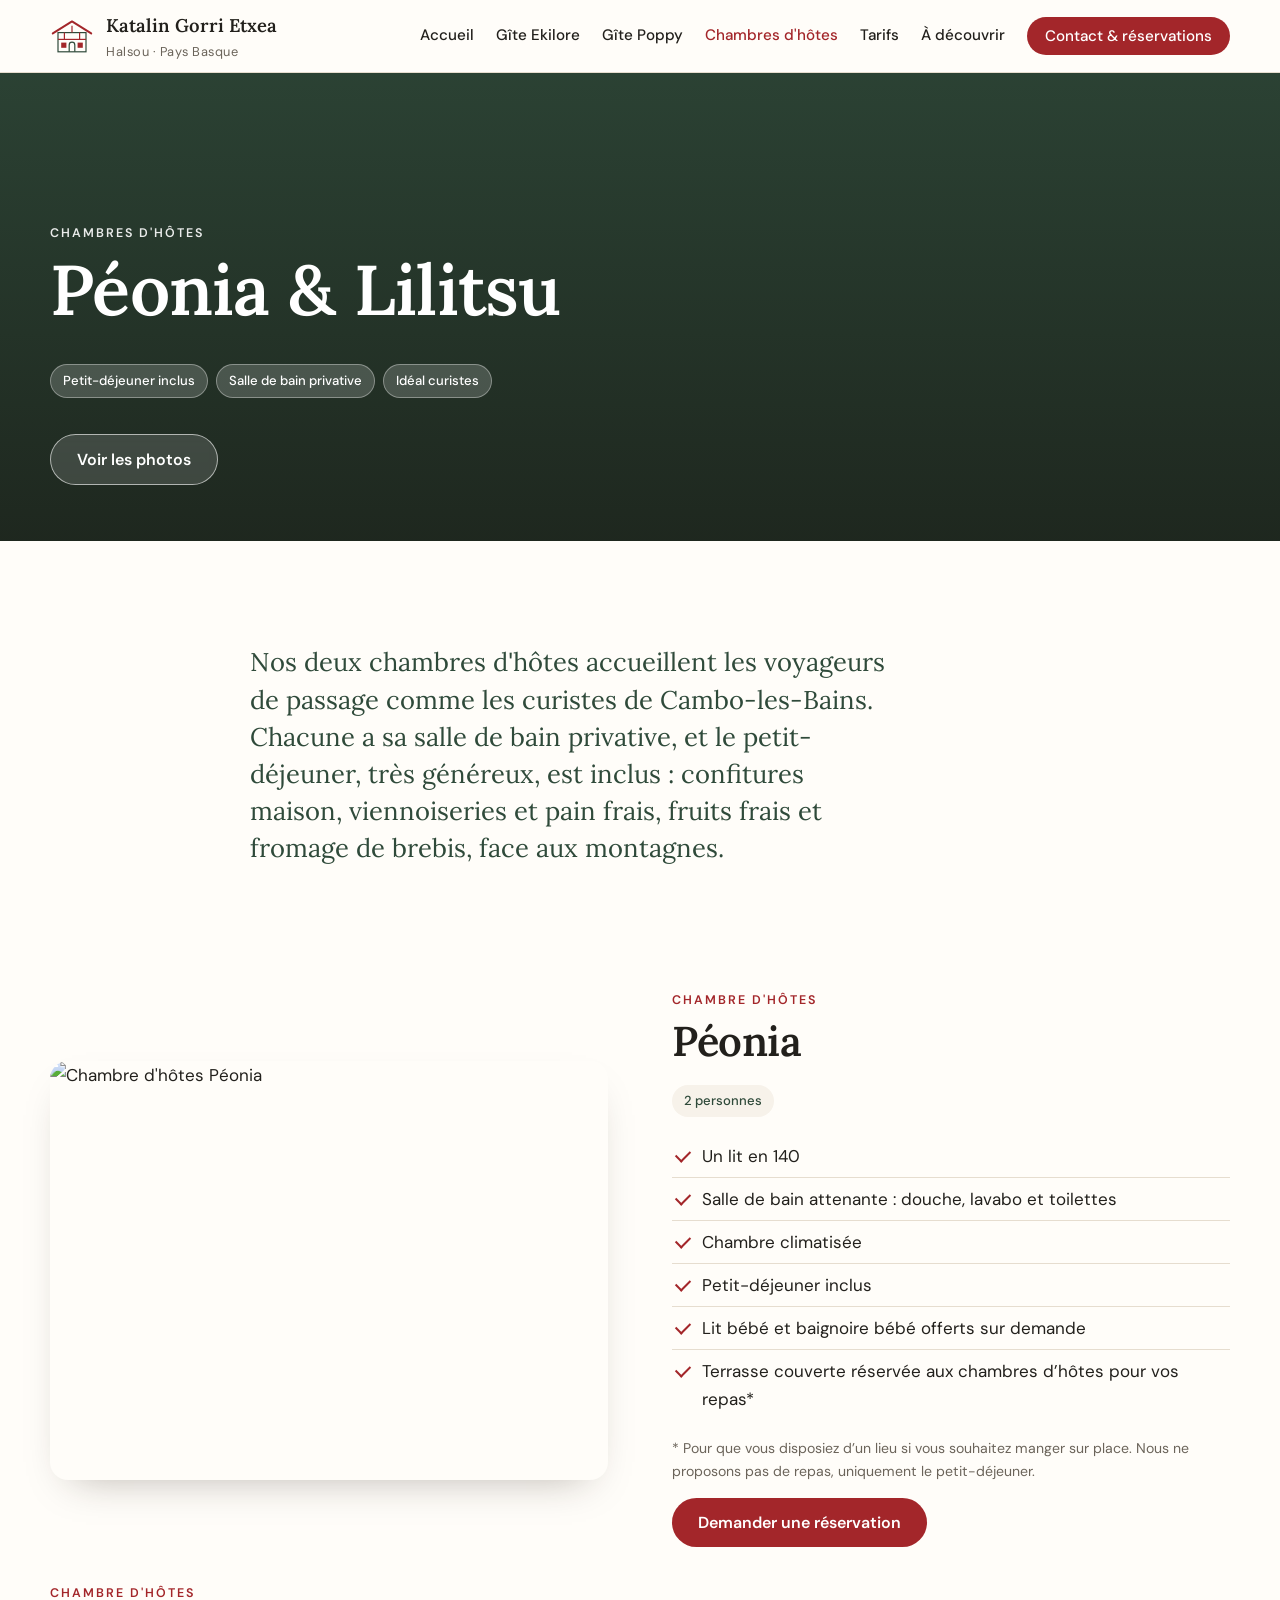
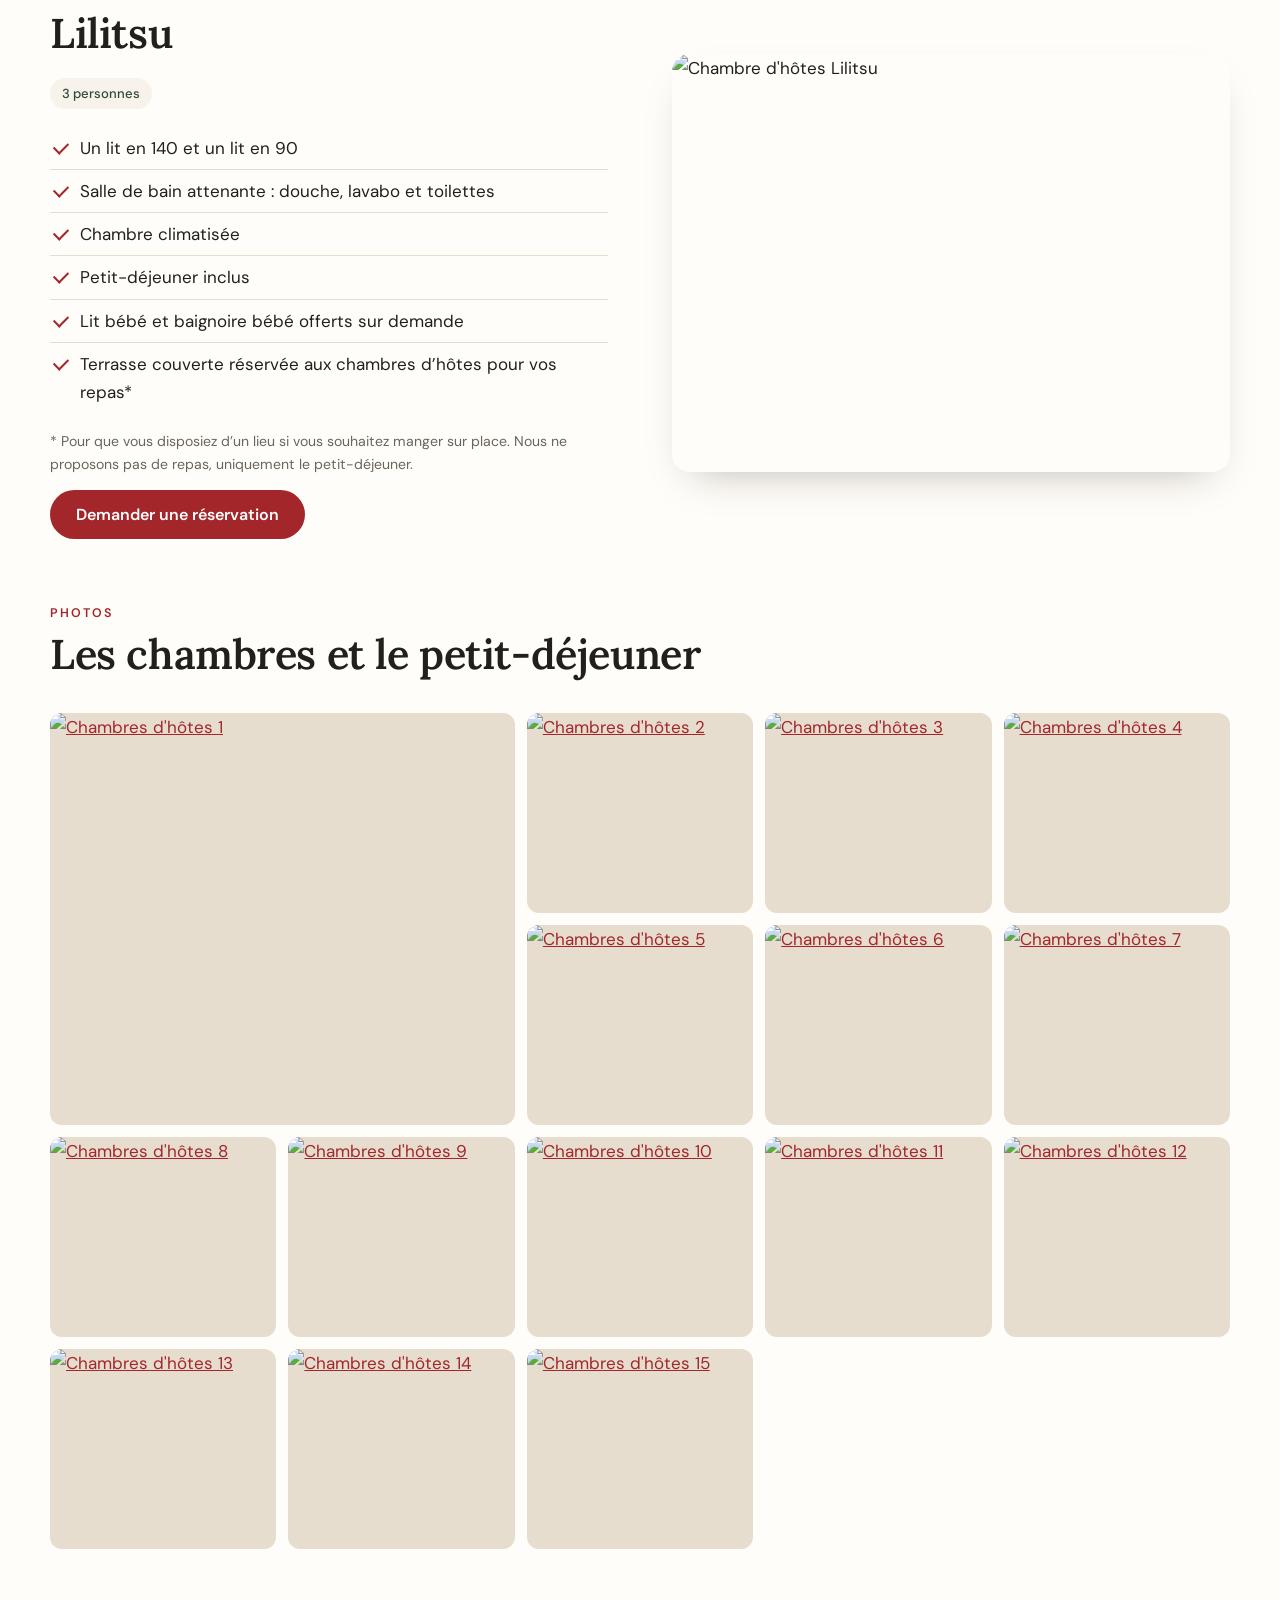
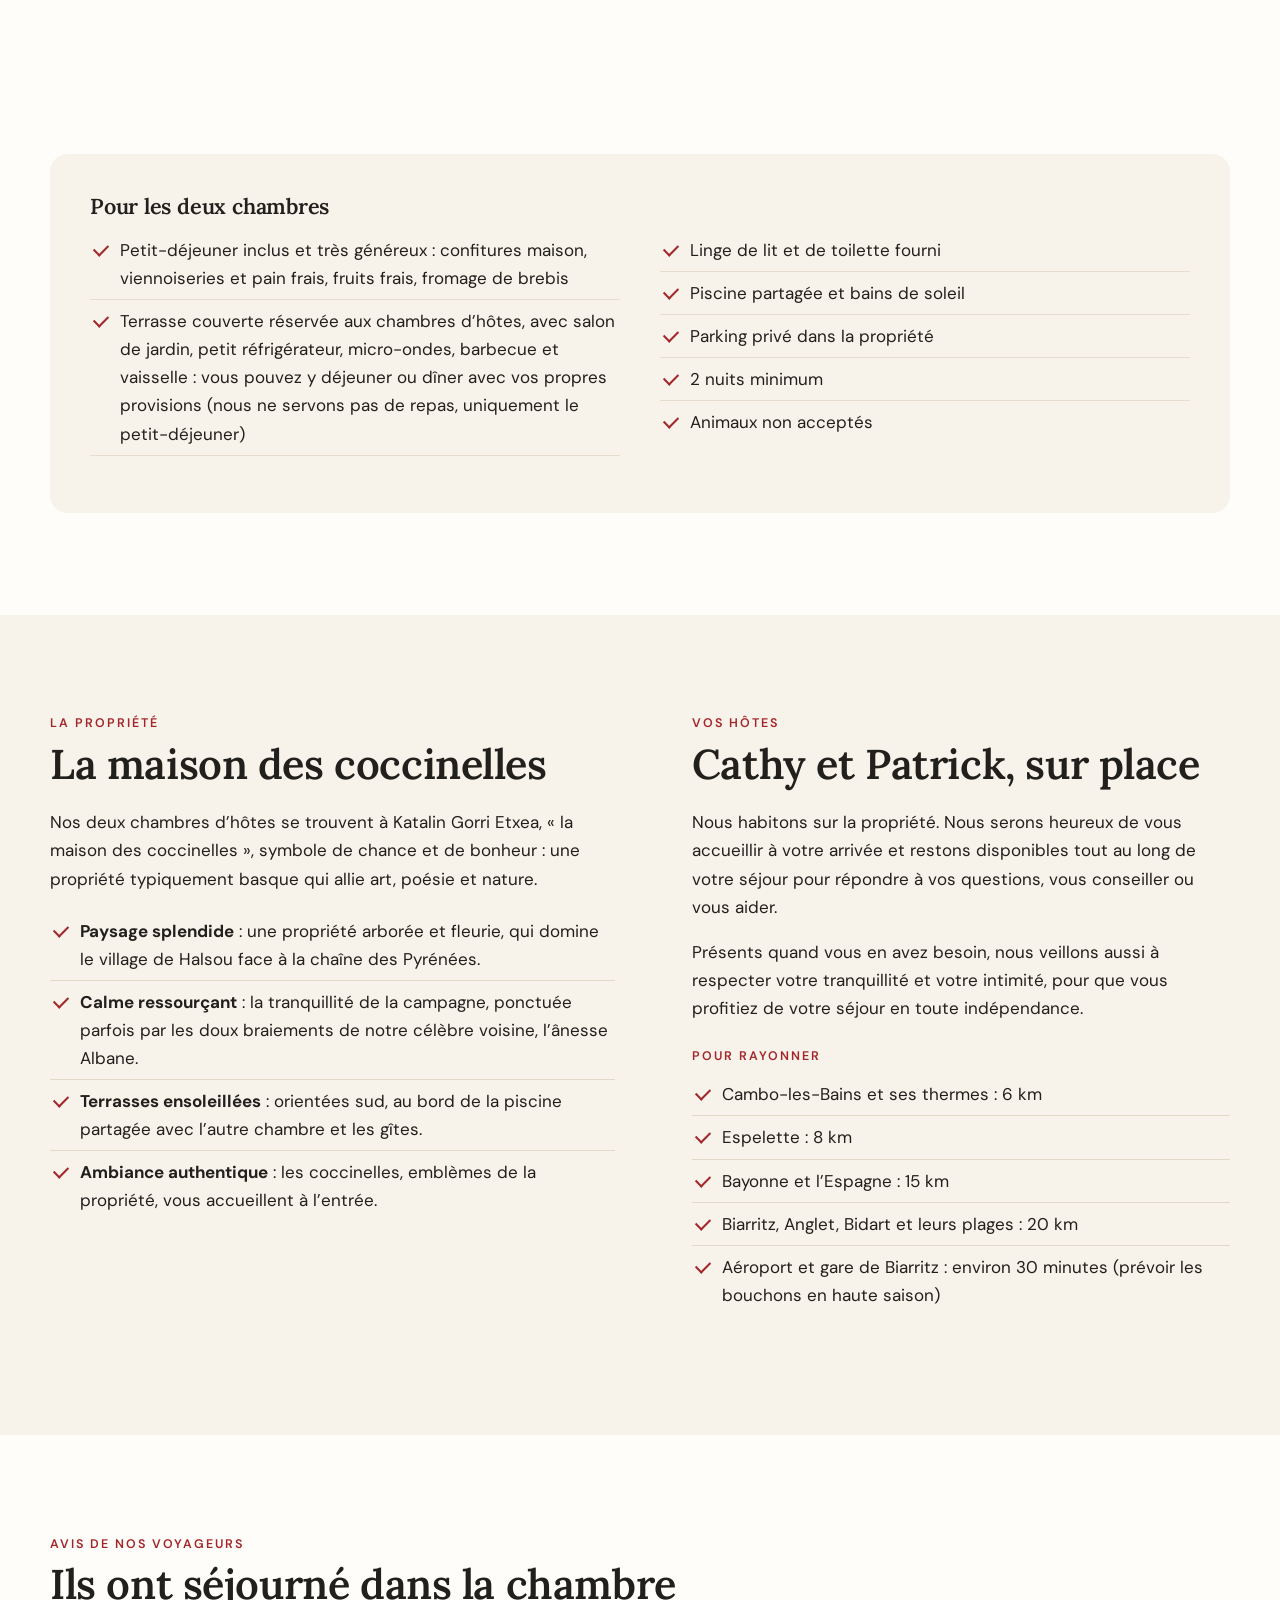
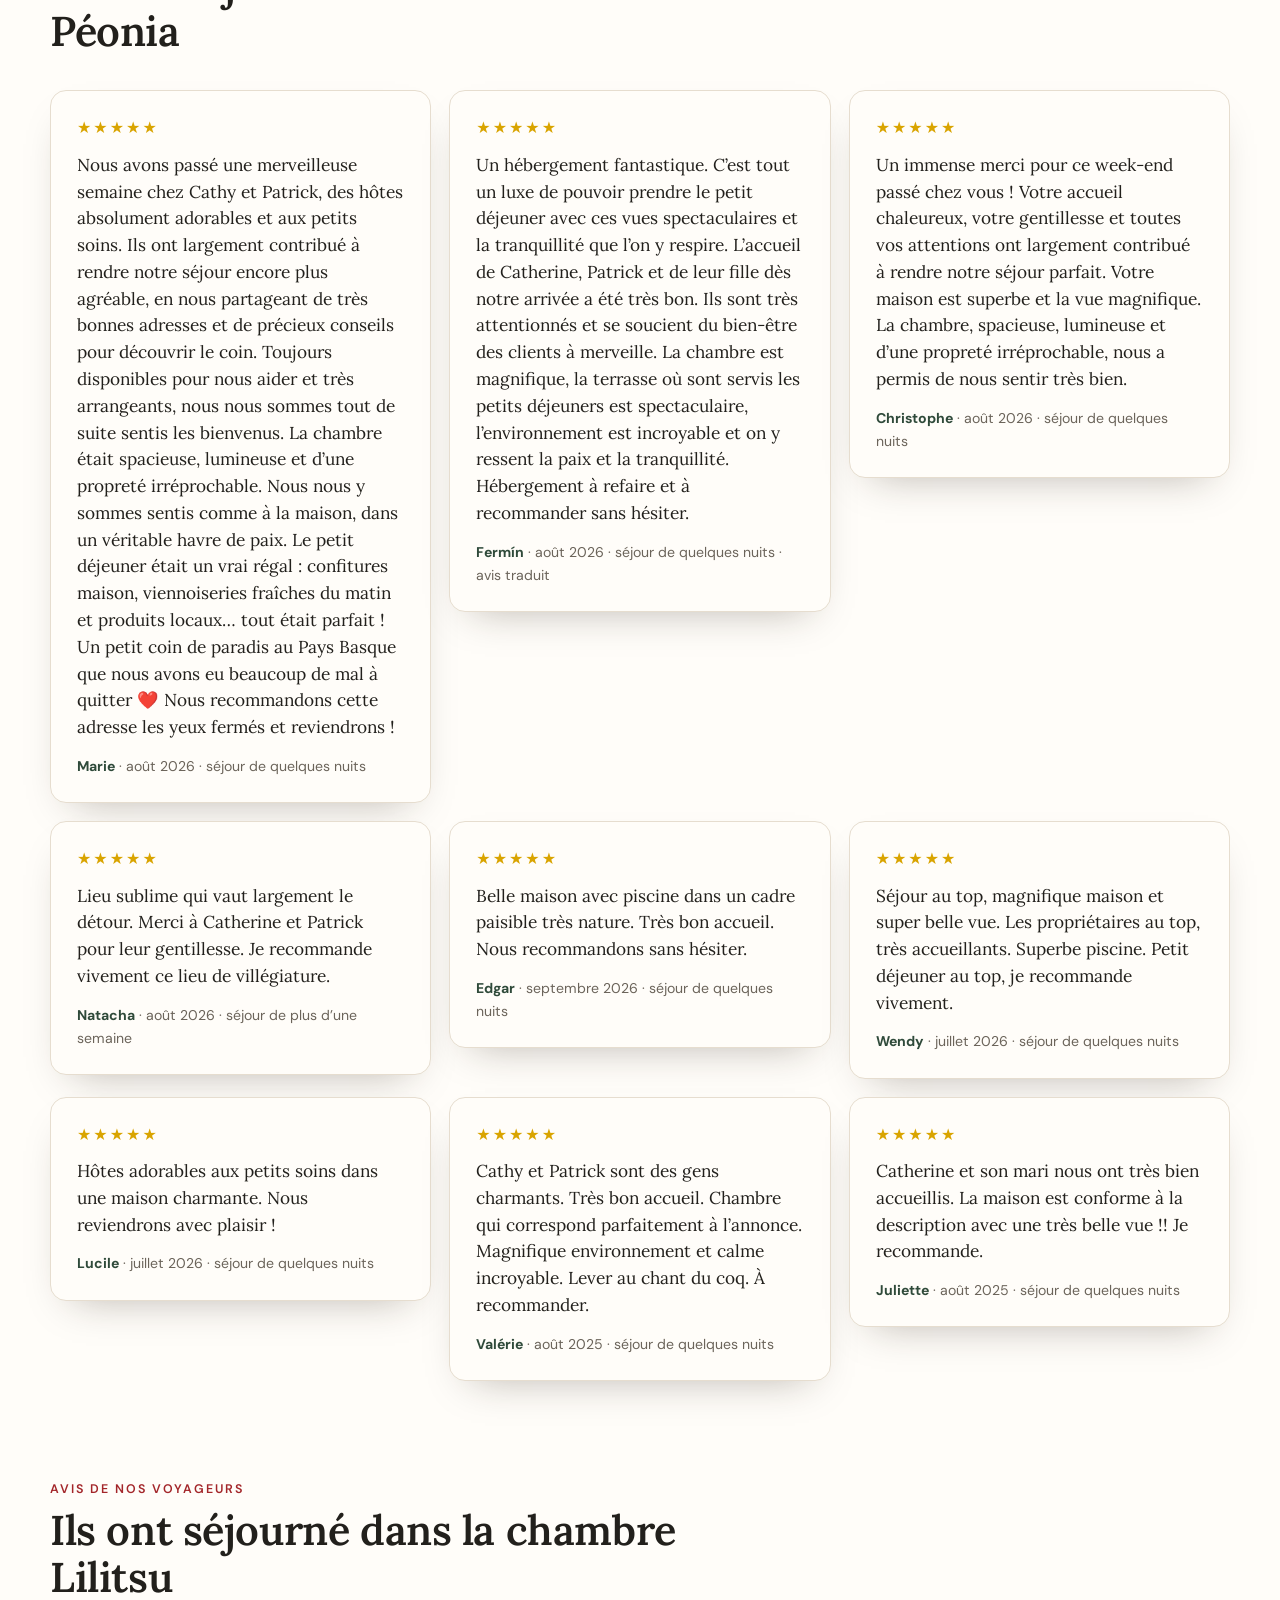
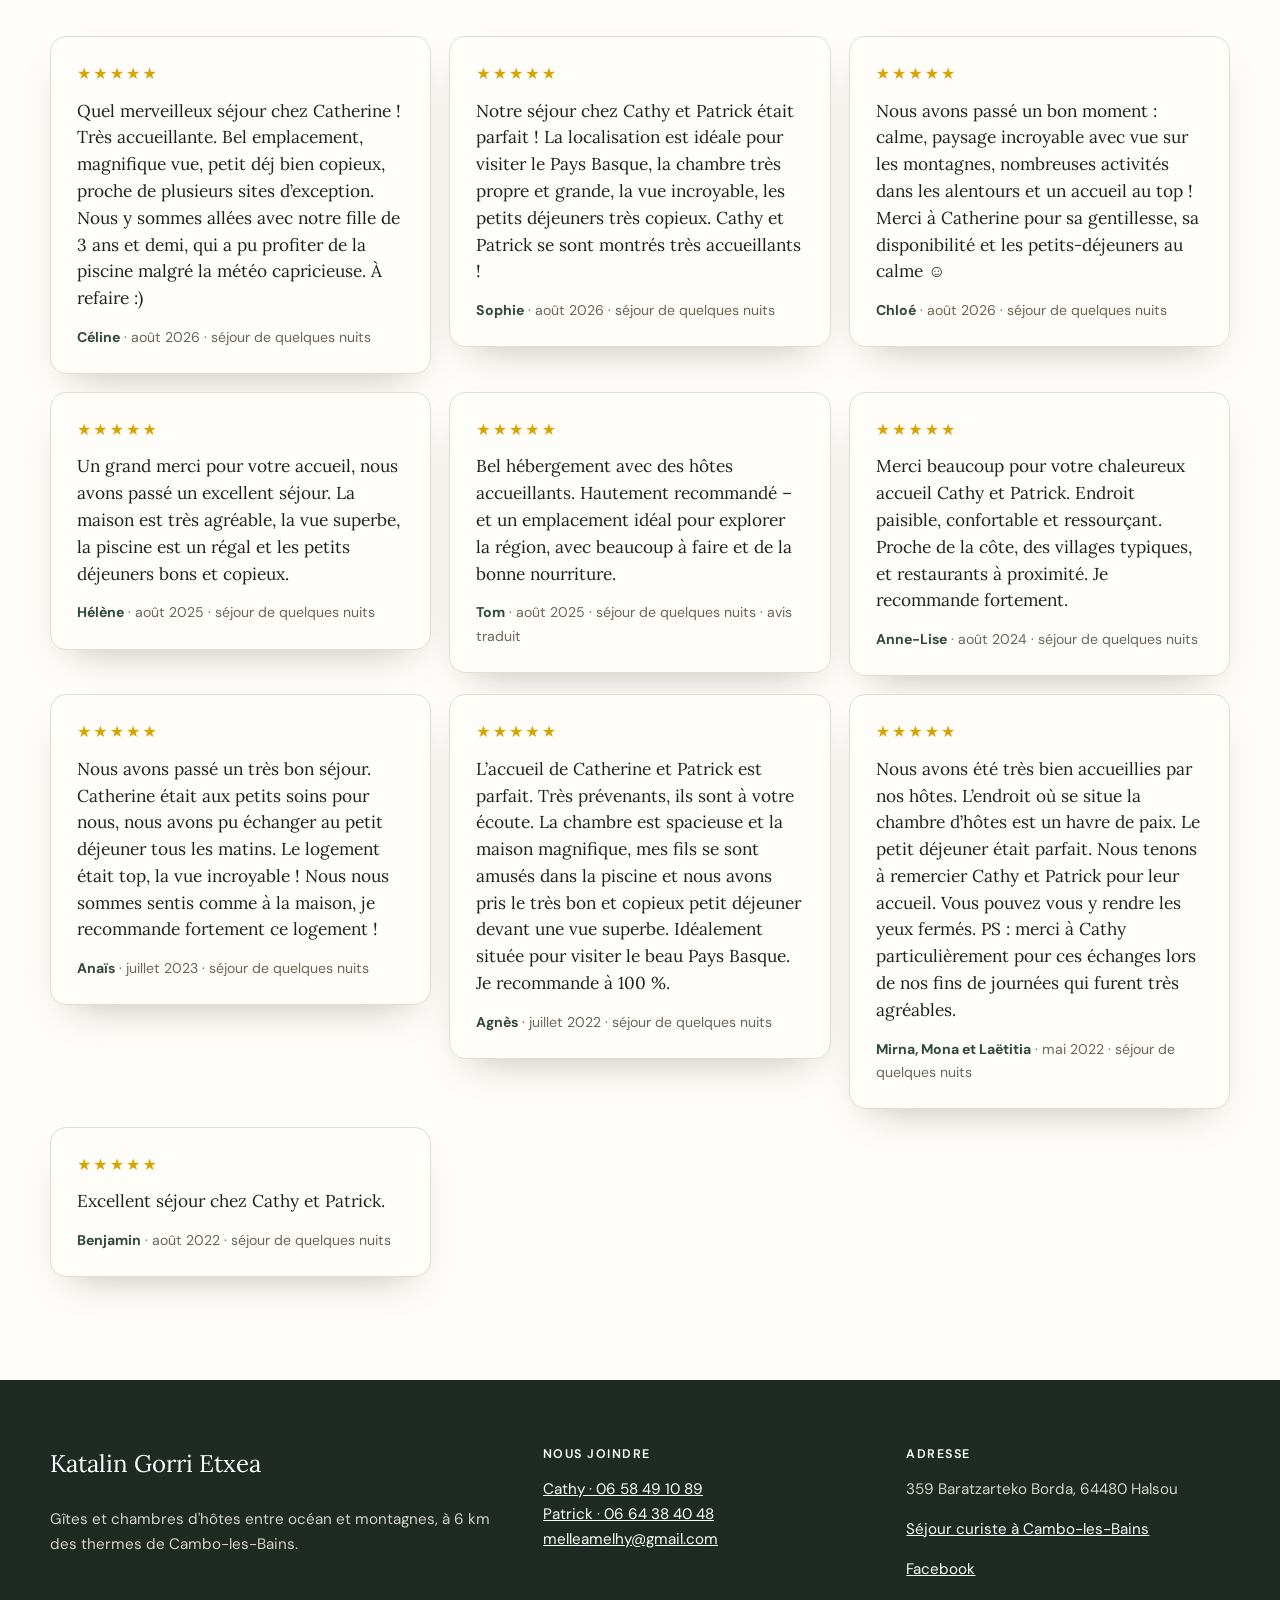
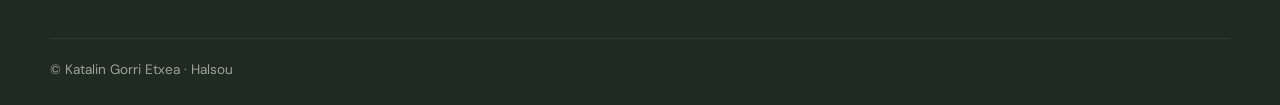
==== commit 2284c5fe: "Menu : un seul lien Contact & réservations Co-Authored-By: Claude Opus 5.5 <noreply@anthropic.com> C" ====
--- a/chambres-d-hotes.html
+++ b/chambres-d-hotes.html
@@ -11,7 +11,7 @@
 <link rel="preconnect" href="https://fonts.googleapis.com">
 <link rel="preconnect" href="https://fonts.gstatic.com" crossorigin>
 <link href="https://fonts.googleapis.com/css2?family=Lora:wght@400;600&family=DM+Sans:wght@400;500;600&display=swap" rel="stylesheet">
-<link rel="stylesheet" href="assets/style.css">
+<link rel="stylesheet" href="assets/style.css?v=2">
 <link rel="icon" href="assets/favicon.svg" type="image/svg+xml">
 <link rel="canonical" href="https://katalingorrietxea.com/chambres-d-hotes.html">
 <meta property="og:url" content="https://katalingorrietxea.com/chambres-d-hotes.html">
@@ -28,7 +28,7 @@
   <div class="wrap header-inner">
     <a class="brand" href="index.html"><img class="brand-mark" src="assets/logo-maison.svg" alt="" width="44" height="38"><span><strong>Katalin Gorri Etxea</strong><small>Halsou · Pays Basque</small></span></a>
     <button class="menu-toggle" aria-expanded="false" aria-controls="nav">Menu</button>
-    <nav id="nav" class="nav"><a href="index.html">Accueil</a><a href="ekilore.html">Gîte Ekilore</a><a href="poppy.html">Gîte Poppy</a><a href="chambres-d-hotes.html" aria-current=page>Chambres d&#x27;hôtes</a><a href="tarifs.html">Tarifs</a><a href="visiter.html">À découvrir</a><a href="contact.html">Contact</a><a class="btn btn-small" href="contact.html#reserver">Réserver</a></nav>
+    <nav id="nav" class="nav"><a href="index.html">Accueil</a><a href="ekilore.html">Gîte Ekilore</a><a href="poppy.html">Gîte Poppy</a><a href="chambres-d-hotes.html" aria-current=page>Chambres d&#x27;hôtes</a><a href="tarifs.html">Tarifs</a><a href="visiter.html">À découvrir</a><a class="btn btn-small" href="contact.html">Contact &amp; réservations</a></nav>
   </div>
 </header>
 <main>
@@ -127,6 +127,6 @@
   <div class="wrap footer-bottom">© Katalin Gorri Etxea · Halsou</div>
 </footer>
 <div class="lightbox" hidden><button class="lb-close" aria-label="Fermer">×</button><button class="lb-prev" aria-label="Photo précédente">‹</button><img alt=""><button class="lb-next" aria-label="Photo suivante">›</button><p class="lb-count"></p></div>
-<script src="assets/site.js?v=3"></script>
+<script src="assets/site.js?v=6"></script>
 </body>
 </html>
--- a/assets/style.css
+++ b/assets/style.css
@@ -243,3 +243,5 @@
 .hero-photos{margin-top:18px}
 
 .tax-note{margin:-40px 0 56px;font-size:.93rem;color:var(--muted)}
+
+#opt-gite[hidden]{display:none}
